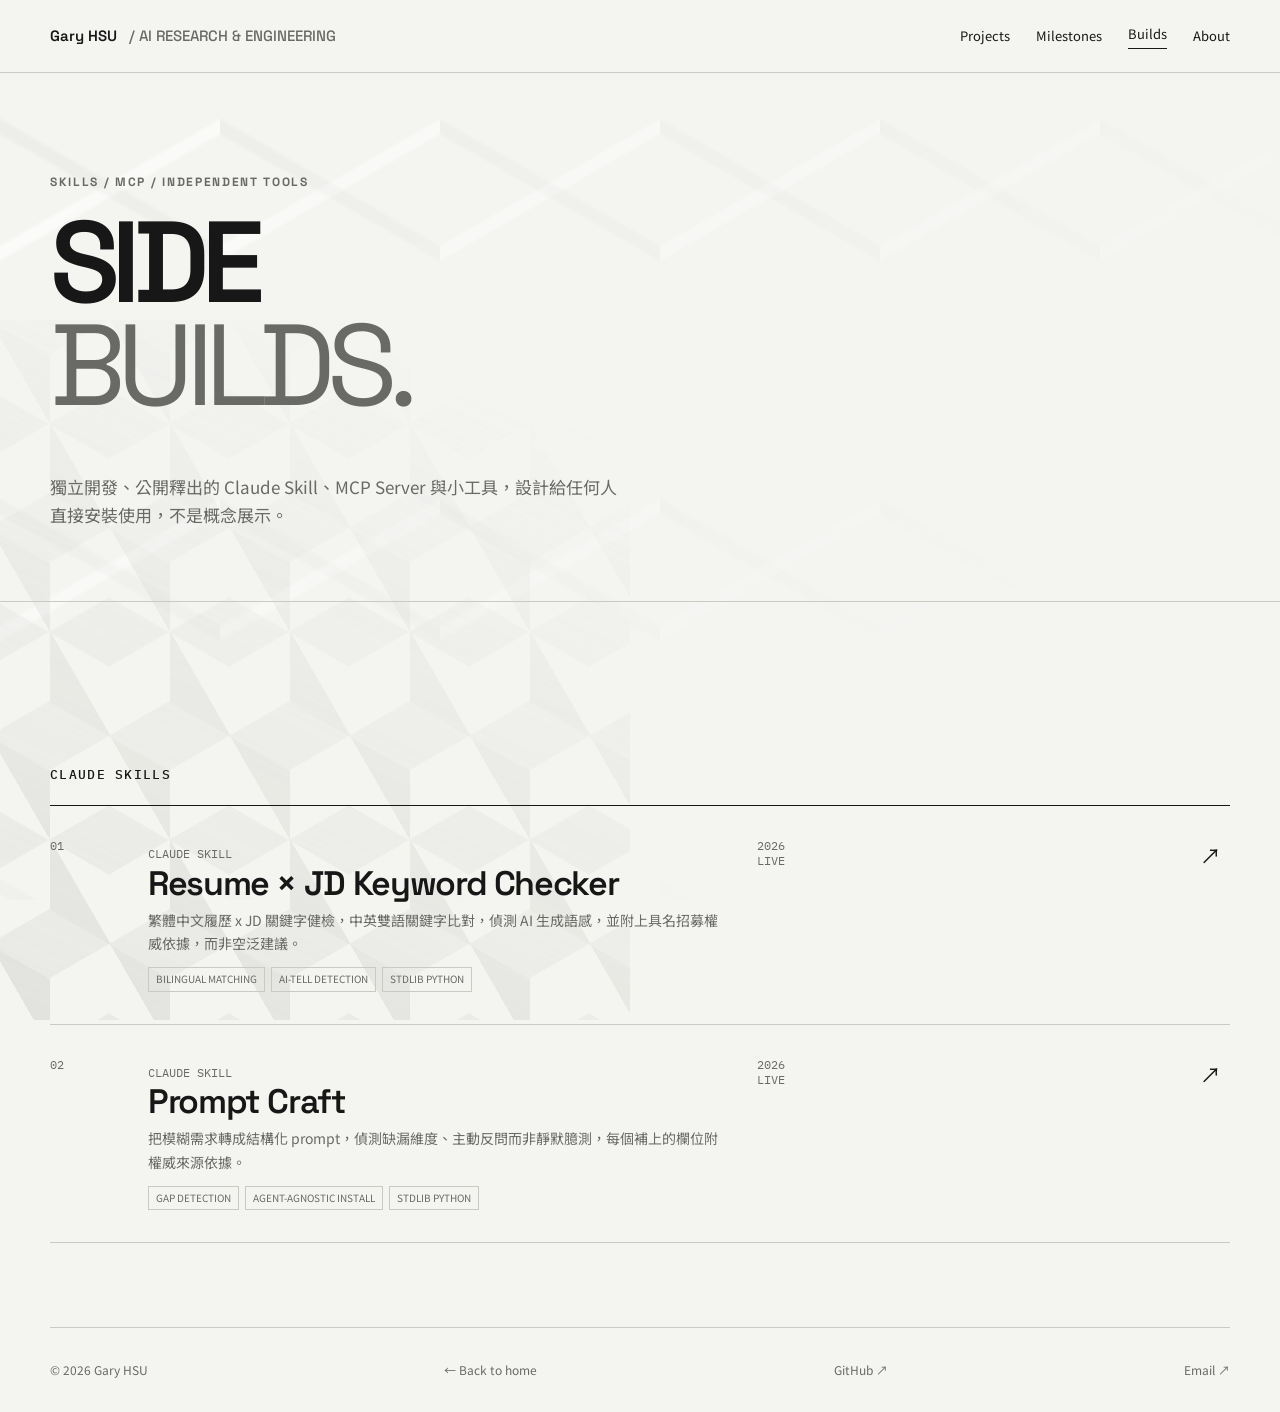
==== builds.html @ 1160bddd "Add prompt-craft to builds page" ====
<!doctype html>
<html lang="en">
<head>
  <meta charset="UTF-8"><meta name="viewport" content="width=device-width,initial-scale=1">
  <meta name="description" content="Independently released Claude Skills, MCP servers, and tools by Gary HSU">
  <title>Builds — Gary HSU</title>
  <link rel="preconnect" href="https://fonts.googleapis.com"><link rel="preconnect" href="https://fonts.gstatic.com" crossorigin>
  <link href="https://fonts.googleapis.com/css2?family=IBM+Plex+Mono:wght@400;500&amp;family=Noto+Sans+TC:wght@400;500;600&amp;family=Space+Grotesk:wght@400;500;600&amp;display=swap" rel="stylesheet">
  <link rel="stylesheet" href="inner.css"><link rel="stylesheet" href="typography.css"><link rel="stylesheet" href="content.css">
</head>
<body>
  <header><nav class="shell"><a class="brand" href="index.html">Gary HSU <span>/ AI RESEARCH &amp; ENGINEERING</span></a><div class="links"><a href="projects.html">Projects</a><a href="milestones.html">Milestones</a><a href="builds.html" aria-current="page">Builds</a><a class="optional" href="index.html#about">About</a></div></nav></header>
  <div class="page-head"><div class="shell"><p class="eyebrow">Skills / MCP / Independent tools</p><h1>SIDE<span> BUILDS.</span></h1><div class="intro"><p>獨立開發、公開釋出的 Claude Skill、MCP Server 與小工具，設計給任何人直接安裝使用，不是概念展示。</p><div></div></div></div></div>
  <main><section><div class="shell">
    <p class="section-label">CLAUDE SKILLS</p>
    <div class="list">
      <a class="row" href="https://github.com/gary2376/claude-skills/tree/master/resume-jd-checker" target="_blank" rel="noopener noreferrer">
        <span class="num">01</span>
        <div>
          <span class="type">CLAUDE SKILL</span>
          <h2>Resume × JD Keyword Checker</h2>
          <p>繁體中文履歷 x JD 關鍵字健檢，中英雙語關鍵字比對，偵測 AI 生成語感，並附上具名招募權威依據，而非空泛建議。</p>
          <div class="tags"><span class="tag">BILINGUAL MATCHING</span><span class="tag">AI-TELL DETECTION</span><span class="tag">STDLIB PYTHON</span></div>
        </div>
        <span class="meta">2026<br>LIVE</span>
        <span class="arrow">↗</span>
      </a>
      <a class="row" href="https://github.com/gary2376/claude-skills/tree/master/prompt-craft" target="_blank" rel="noopener noreferrer">
        <span class="num">02</span>
        <div>
          <span class="type">CLAUDE SKILL</span>
          <h2>Prompt Craft</h2>
          <p>把模糊需求轉成結構化 prompt，偵測缺漏維度、主動反問而非靜默臆測，每個補上的欄位附權威來源依據。</p>
          <div class="tags"><span class="tag">GAP DETECTION</span><span class="tag">AGENT-AGNOSTIC INSTALL</span><span class="tag">STDLIB PYTHON</span></div>
        </div>
        <span class="meta">2026<br>LIVE</span>
        <span class="arrow">↗</span>
      </a>
    </div>
  </div></section></main>
  <footer class="shell"><span>© 2026 Gary HSU</span><a href="index.html">← Back to home</a><a href="https://github.com/gary2376/claude-skills">GitHub ↗</a><a href="mailto:a8619537@gmail.com">Email ↗</a></footer>
</body></html>
---- inner.css ----
:root{--paper:#f4f4f1;--ink:#171717;--muted:#696966;--line:#cacac4;--panel:#e9e9e5;--white:#fafaf8;--max:1180px}*{box-sizing:border-box}html{scroll-behavior:smooth}body{margin:0;background:var(--paper);color:var(--ink);font-family:Inter,"Noto Sans TC","PingFang TC","Microsoft JhengHei",sans-serif;line-height:1.65}body:before{content:"";position:fixed;inset:0;z-index:-2;background:linear-gradient(30deg,transparent 48%,rgba(30,30,30,.035) 49%,rgba(30,30,30,.035) 51%,transparent 52%) 0 0/220px 380px,linear-gradient(150deg,transparent 48%,rgba(255,255,255,.7) 49%,rgba(255,255,255,.7) 51%,transparent 52%) 0 0/220px 380px;mask-image:linear-gradient(135deg,#000,transparent 78%)}body:after{content:"";position:fixed;z-index:-1;left:-70px;bottom:-120px;width:min(58vw,700px);aspect-ratio:1;opacity:.42;background:linear-gradient(30deg,#d8d8d4 12%,transparent 12.5%,transparent 87%,#d8d8d4 87.5%),linear-gradient(150deg,#d8d8d4 12%,transparent 12.5%,transparent 87%,#d8d8d4 87.5%),linear-gradient(30deg,#d8d8d4 12%,transparent 12.5%,transparent 87%,#d8d8d4 87.5%),linear-gradient(150deg,#d8d8d4 12%,transparent 12.5%,transparent 87%,#d8d8d4 87.5%),linear-gradient(60deg,#c8c8c4 25%,transparent 25.5%,transparent 75%,#c8c8c4 75%);background-position:0 0,0 0,60px 104px,60px 104px,0 0;background-size:120px 208px;mask-image:linear-gradient(25deg,#000,rgba(0,0,0,.4) 58%,transparent 88%)}a{color:inherit;text-decoration:none}.shell{width:min(calc(100% - 48px),var(--max));margin:auto}header{position:sticky;top:0;z-index:10;border-bottom:1px solid var(--line);background:rgba(244,244,241,.9);backdrop-filter:blur(14px)}nav{min-height:72px;display:flex;align-items:center;justify-content:space-between;gap:30px}.brand{font-size:15px;font-weight:800}.brand span{margin-left:8px;color:var(--muted);font-weight:500}.links{display:flex;align-items:center;gap:26px;font-size:13px}.links a[aria-current=page]{padding-bottom:4px;border-bottom:1px solid var(--ink)}.page-head{padding:100px 0 72px;border-bottom:1px solid var(--line)}.eyebrow{margin:0 0 18px;color:var(--muted);font-size:12px;font-weight:700;letter-spacing:.14em;text-transform:uppercase}h1{max-width:950px;margin:0;font-size:clamp(55px,9vw,120px);font-weight:600;letter-spacing:-.075em;line-height:.9}h1 span{display:block;color:var(--muted);font-weight:400}.intro{display:grid;grid-template-columns:1fr 1fr;gap:40px;margin-top:55px}.intro p{max-width:620px;margin:0;color:var(--muted);font-size:17px}.filters{display:flex;flex-wrap:wrap;gap:8px;align-self:end;justify-content:flex-end}.filter{padding:7px 12px;border:1px solid var(--line);background:transparent;color:var(--muted);font:inherit;font-size:12px;cursor:pointer}.filter.active{border-color:var(--ink);background:var(--ink);color:var(--white)}main section{padding:84px 0}.list{border-top:1px solid var(--ink)}.row{display:grid;grid-template-columns:70px 1.4fr 1fr 30px;gap:28px;align-items:start;padding:32px 0;border-bottom:1px solid var(--line);transition:padding .2s}.row:hover{padding-left:10px}.num,.meta{color:var(--muted);font:12px monospace}.row h2{margin:0 0 7px;font-size:clamp(22px,3vw,34px);letter-spacing:-.04em;line-height:1.1}.row p{margin:0;color:var(--muted);font-size:14px}.tags{display:flex;flex-wrap:wrap;gap:6px;margin-top:12px}.tag{padding:3px 7px;border:1px solid var(--line);font-size:10px;color:var(--muted)}.arrow{font-size:21px}.year{padding:70px 0 18px;border-bottom:1px solid var(--ink);font:600 clamp(34px,6vw,70px)/1 monospace;letter-spacing:-.06em}.milestone{display:grid;grid-template-columns:160px 1.1fr 1fr;gap:30px;padding:30px 0;border-bottom:1px solid var(--line)}.milestone time,.type{color:var(--muted);font:12px monospace}.milestone h2{margin:0 0 8px;font-size:24px;letter-spacing:-.03em}.milestone p{margin:0;color:var(--muted);font-size:14px}.badge{display:inline-block;margin-top:12px;padding:4px 8px;background:var(--ink);color:var(--white);font-size:10px;letter-spacing:.08em}footer{display:flex;justify-content:space-between;gap:20px;padding:32px 0;border-top:1px solid var(--line);color:var(--muted);font-size:12px}@media(max-width:760px){.shell{width:calc(100% - 32px)}nav{min-height:62px}.brand span,.links .optional{display:none}.page-head{padding:70px 0 50px}.intro{grid-template-columns:1fr}.filters{justify-content:flex-start}.row{grid-template-columns:42px 1fr 20px}.row .meta{grid-column:2}.milestone{grid-template-columns:80px 1fr}.milestone p{grid-column:2}footer{flex-direction:column}}
---- typography.css ----
body { font-family: "Noto Sans TC", "PingFang TC", "Microsoft JhengHei", sans-serif; }
.brand, h1, .eyebrow { font-family: "Space Grotesk", "Noto Sans TC", sans-serif; }
.brand, .row h2, .milestone h2 { font-weight: 600; }
.row h2, .milestone h2 { font-family: "Space Grotesk", "Noto Sans TC", sans-serif; }
.num, .meta, .year, .milestone time, .type { font-family: "IBM Plex Mono", monospace; }
---- content.css ----
.summary-grid { display:grid; grid-template-columns:repeat(3,1fr); gap:16px; margin-top:48px; }
.summary-card { padding:22px; border:1px solid var(--line); background:rgba(250,250,248,.45); }
.summary-card strong { display:block; font:500 30px/1 "Space Grotesk",sans-serif; }
.summary-card span { color:var(--muted); font-size:12px; }
.project-entry { display:grid; grid-template-columns:80px 1fr; gap:28px; padding:52px 0; border-bottom:1px solid var(--line); }
.project-entry:first-child { border-top:1px solid var(--ink); }
.project-content h2 { margin:0 0 10px; font:600 clamp(25px,3vw,38px)/1.15 "Space Grotesk","Noto Sans TC",sans-serif; letter-spacing:-.04em; }
.project-content .partner { margin:0 0 28px; color:var(--muted); font-size:12px; letter-spacing:.06em; text-transform:uppercase; }
.project-layout { display:grid; grid-template-columns:minmax(0,1.15fr) minmax(280px,.85fr); gap:42px; align-items:start; }
.project-copy p { margin:0; color:var(--muted); font-size:15px; }
.project-figure { display:grid; place-items:center; min-height:240px; margin:0; padding:24px; border:1px solid var(--line); background:#f8f8f6; }
.project-figure img { display:block; width:100%; max-height:300px; object-fit:contain; filter:saturate(.76) contrast(.97); }
.project-link { display:inline-flex; margin-top:18px; padding-bottom:3px; border-bottom:1px solid var(--ink); color:var(--ink); font:500 12px "IBM Plex Mono",monospace; letter-spacing:.04em; }
.project-aside { margin-top:24px; padding-top:20px; border-top:1px solid var(--line); }
.project-aside dl { margin:0; }
.project-aside dt { margin-top:16px; color:var(--muted); font:10px "IBM Plex Mono",monospace; letter-spacing:.1em; }
.project-aside dt:first-child { margin-top:0; }
.project-aside dd { margin:4px 0 0; font-size:13px; }
.section-label { margin:80px 0 22px; font:500 13px "IBM Plex Mono",monospace; letter-spacing:.1em; }
.credential { display:grid; grid-template-columns:150px 1fr auto; gap:28px; align-items:center; padding:28px 0; border-bottom:1px solid var(--line); }
.credential:first-of-type { border-top:1px solid var(--ink); }
.credential h2 { margin:0; font-size:21px; }
.credential p { margin:4px 0 0; color:var(--muted); font-size:13px; }
.credential .mark { padding:5px 9px; border:1px solid var(--ink); font:10px "IBM Plex Mono",monospace; }
.thumb-row { display:flex; flex-wrap:wrap; justify-content:center; gap:12px; margin-top:18px; }
.milestone-thumb { display:block; width:min(380px,100%); aspect-ratio:4/3; overflow:hidden; border:1px solid var(--line); background:#e9e9e5; }
.milestone-thumb img { display:block; width:100%; height:100%; object-fit:cover; filter:saturate(.78) contrast(.98); transition:transform .25s ease,filter .25s ease; }
.milestone-thumb:hover img { transform:scale(1.035); filter:saturate(1) contrast(1); }
@media(max-width:760px){.summary-grid{grid-template-columns:1fr}.project-entry{grid-template-columns:1fr}.project-layout{grid-template-columns:1fr;gap:26px}.project-aside{padding-top:18px}.credential{grid-template-columns:1fr}.credential .mark{justify-self:start}}
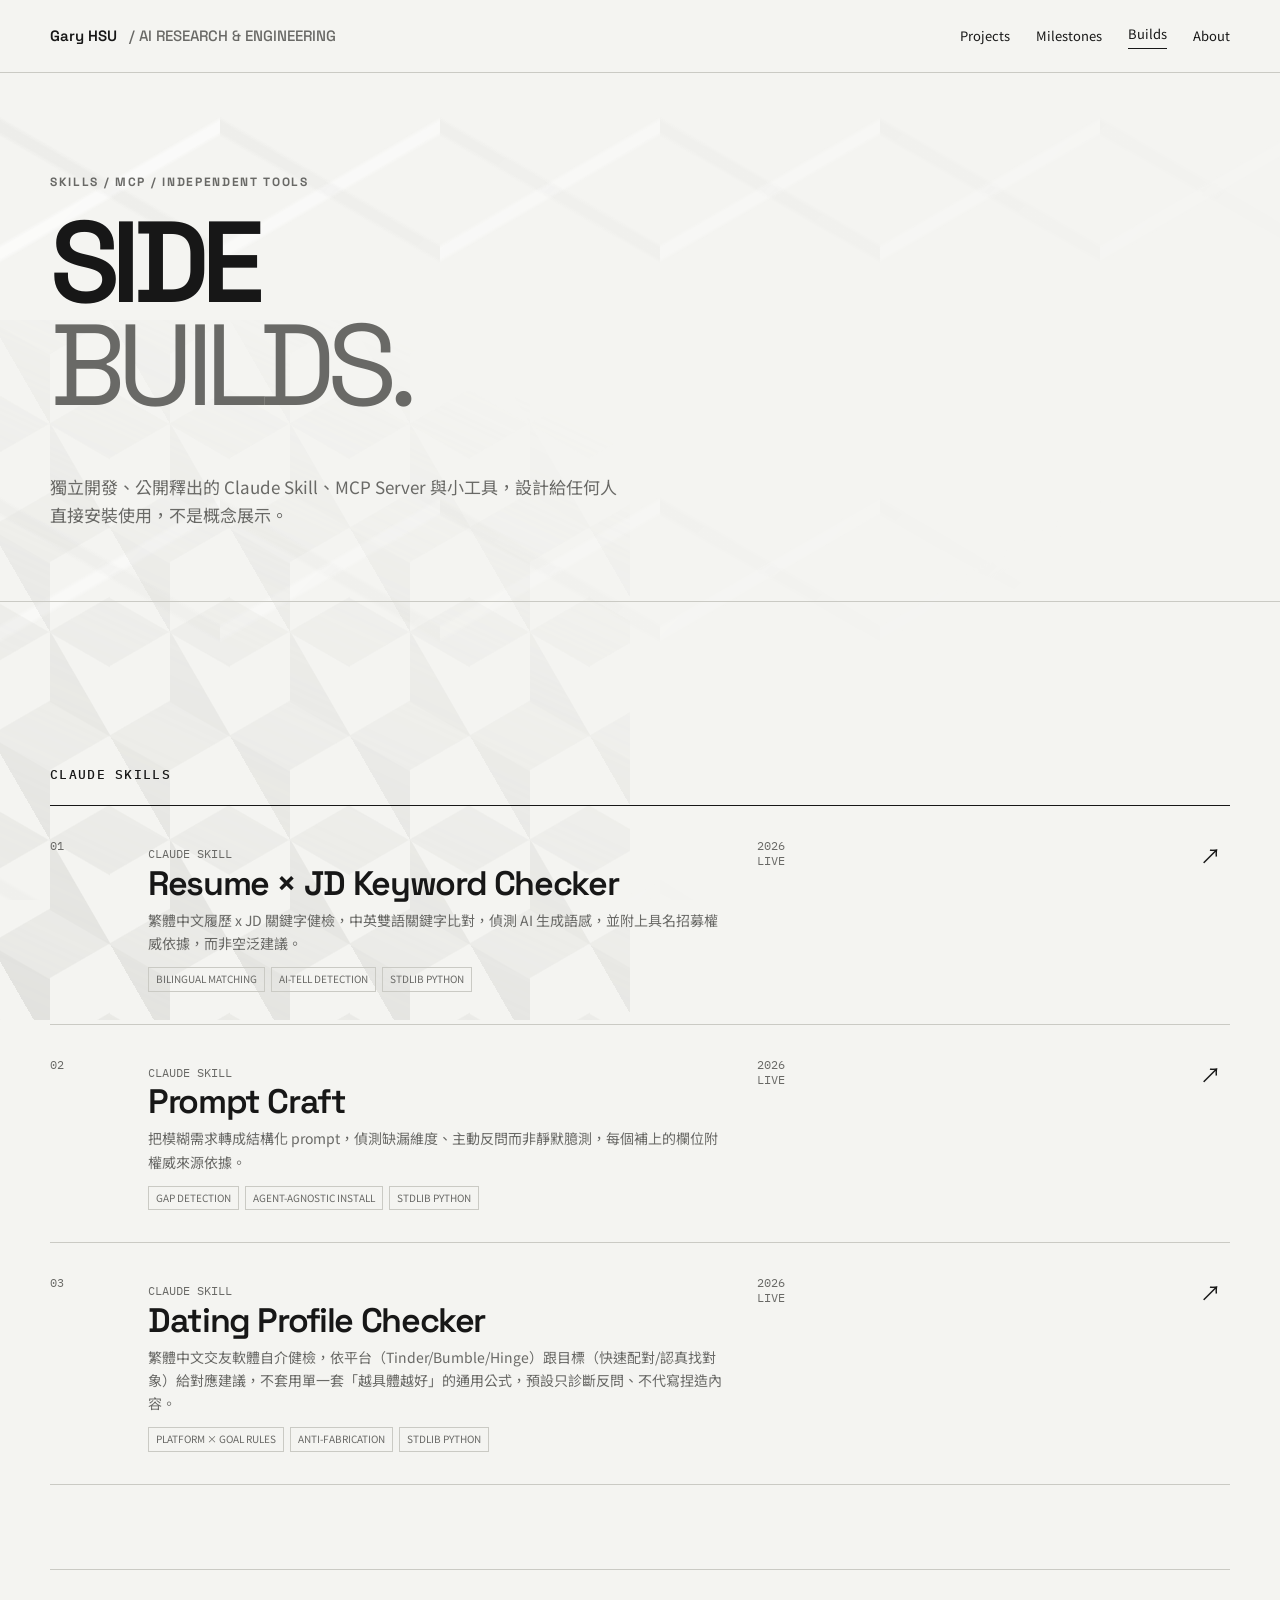
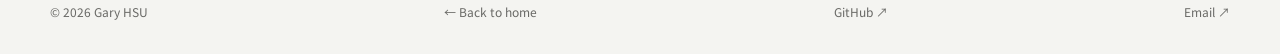
==== commit 4faac957: "Add dating-profile-checker to builds page" ====
--- a/builds.html
+++ b/builds.html
@@ -36,6 +36,17 @@
         <span class="meta">2026<br>LIVE</span>
         <span class="arrow">↗</span>
       </a>
+      <a class="row" href="https://github.com/gary2376/claude-skills/tree/master/dating-profile-checker" target="_blank" rel="noopener noreferrer">
+        <span class="num">03</span>
+        <div>
+          <span class="type">CLAUDE SKILL</span>
+          <h2>Dating Profile Checker</h2>
+          <p>繁體中文交友軟體自介健檢，依平台（Tinder/Bumble/Hinge）跟目標（快速配對/認真找對象）給對應建議，不套用單一套「越具體越好」的通用公式，預設只診斷反問、不代寫捏造內容。</p>
+          <div class="tags"><span class="tag">PLATFORM × GOAL RULES</span><span class="tag">ANTI-FABRICATION</span><span class="tag">STDLIB PYTHON</span></div>
+        </div>
+        <span class="meta">2026<br>LIVE</span>
+        <span class="arrow">↗</span>
+      </a>
     </div>
   </div></section></main>
   <footer class="shell"><span>© 2026 Gary HSU</span><a href="index.html">← Back to home</a><a href="https://github.com/gary2376/claude-skills">GitHub ↗</a><a href="mailto:a8619537@gmail.com">Email ↗</a></footer>
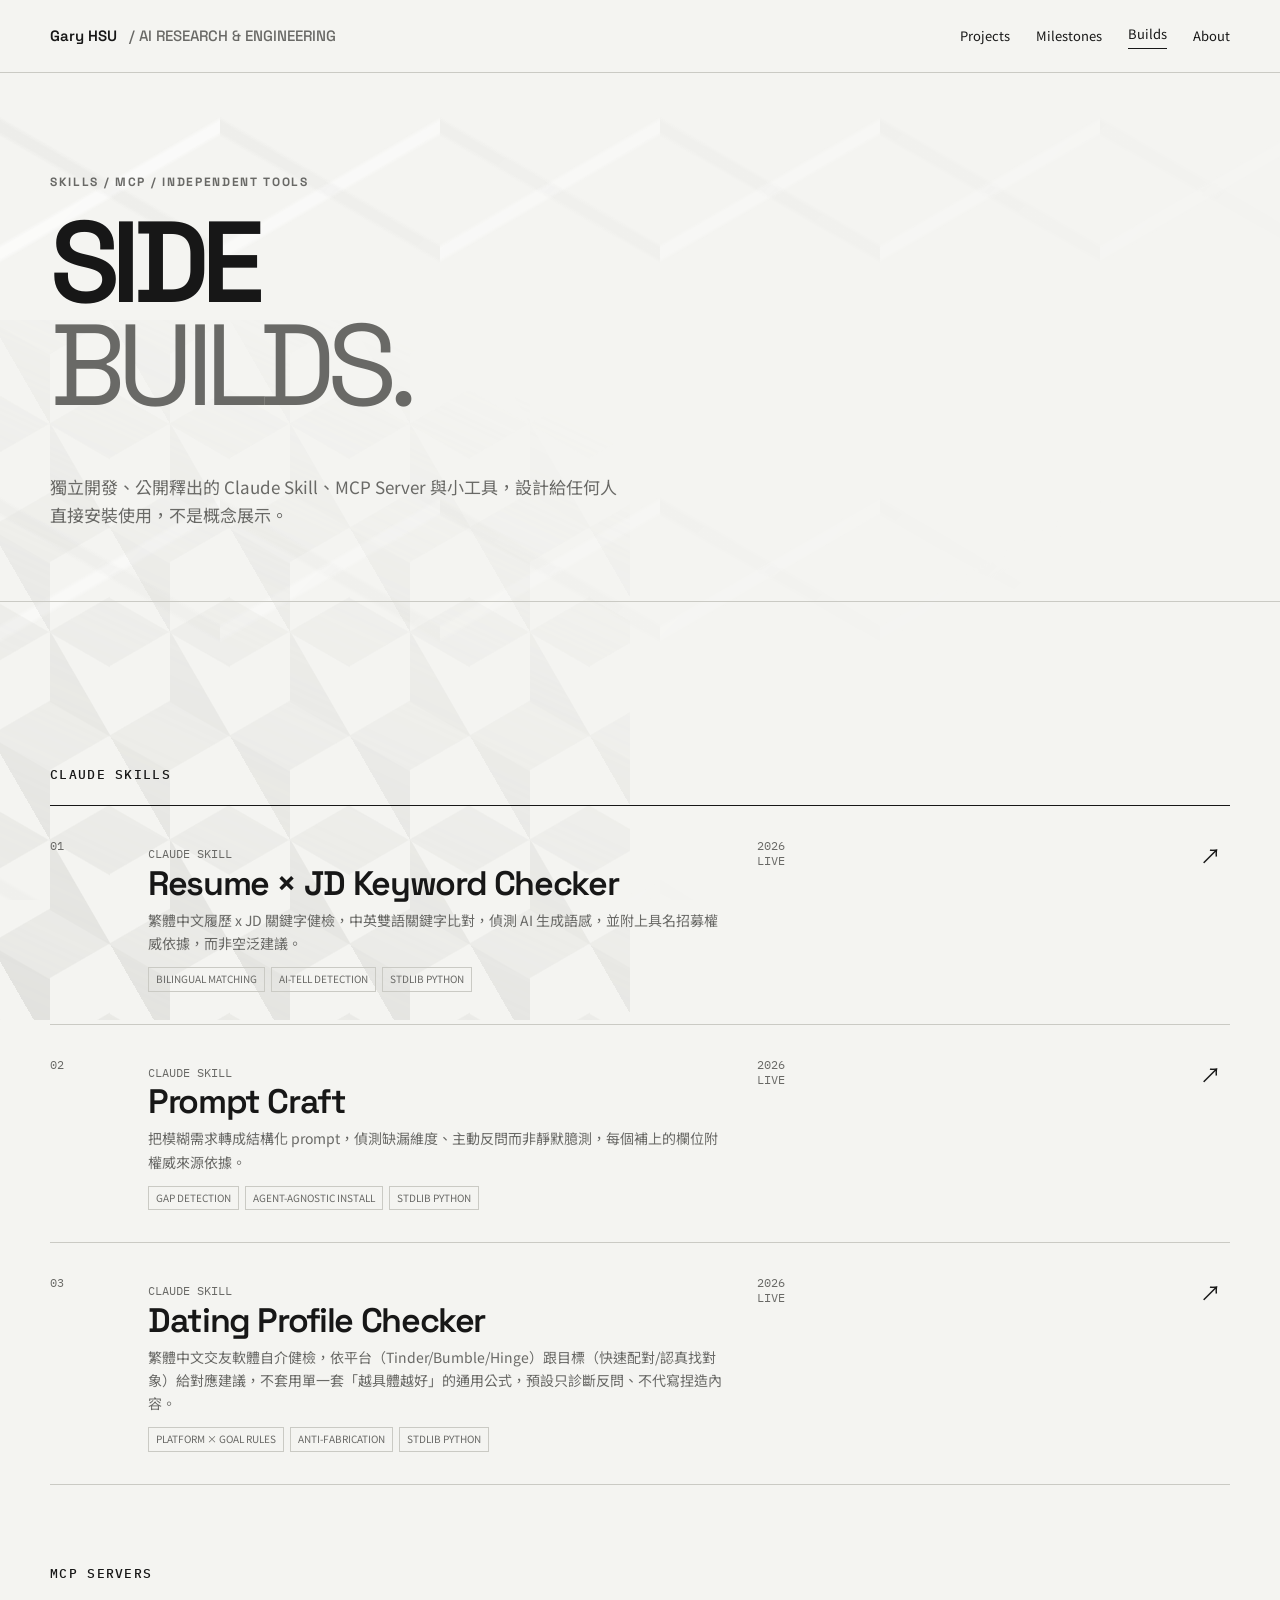
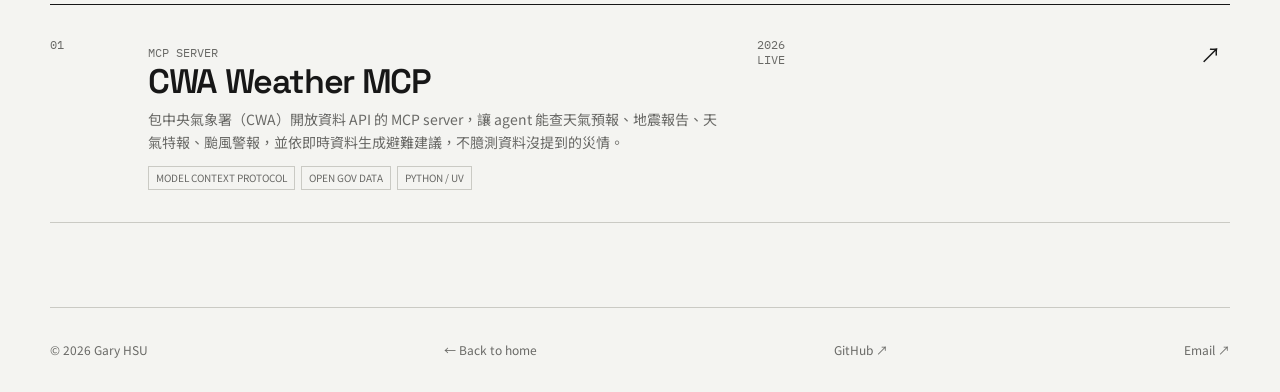
==== commit e2ac0a61: "Add cwa-mcp-server to builds page" ====
--- a/builds.html
+++ b/builds.html
@@ -48,6 +48,20 @@
         <span class="arrow">↗</span>
       </a>
     </div>
+    <p class="section-label">MCP SERVERS</p>
+    <div class="list">
+      <a class="row" href="https://github.com/gary2376/cwa-mcp-server" target="_blank" rel="noopener noreferrer">
+        <span class="num">01</span>
+        <div>
+          <span class="type">MCP SERVER</span>
+          <h2>CWA Weather MCP</h2>
+          <p>包中央氣象署（CWA）開放資料 API 的 MCP server，讓 agent 能查天氣預報、地震報告、天氣特報、颱風警報，並依即時資料生成避難建議，不臆測資料沒提到的災情。</p>
+          <div class="tags"><span class="tag">MODEL CONTEXT PROTOCOL</span><span class="tag">OPEN GOV DATA</span><span class="tag">PYTHON / UV</span></div>
+        </div>
+        <span class="meta">2026<br>LIVE</span>
+        <span class="arrow">↗</span>
+      </a>
+    </div>
   </div></section></main>
   <footer class="shell"><span>© 2026 Gary HSU</span><a href="index.html">← Back to home</a><a href="https://github.com/gary2376/claude-skills">GitHub ↗</a><a href="mailto:a8619537@gmail.com">Email ↗</a></footer>
 </body></html>
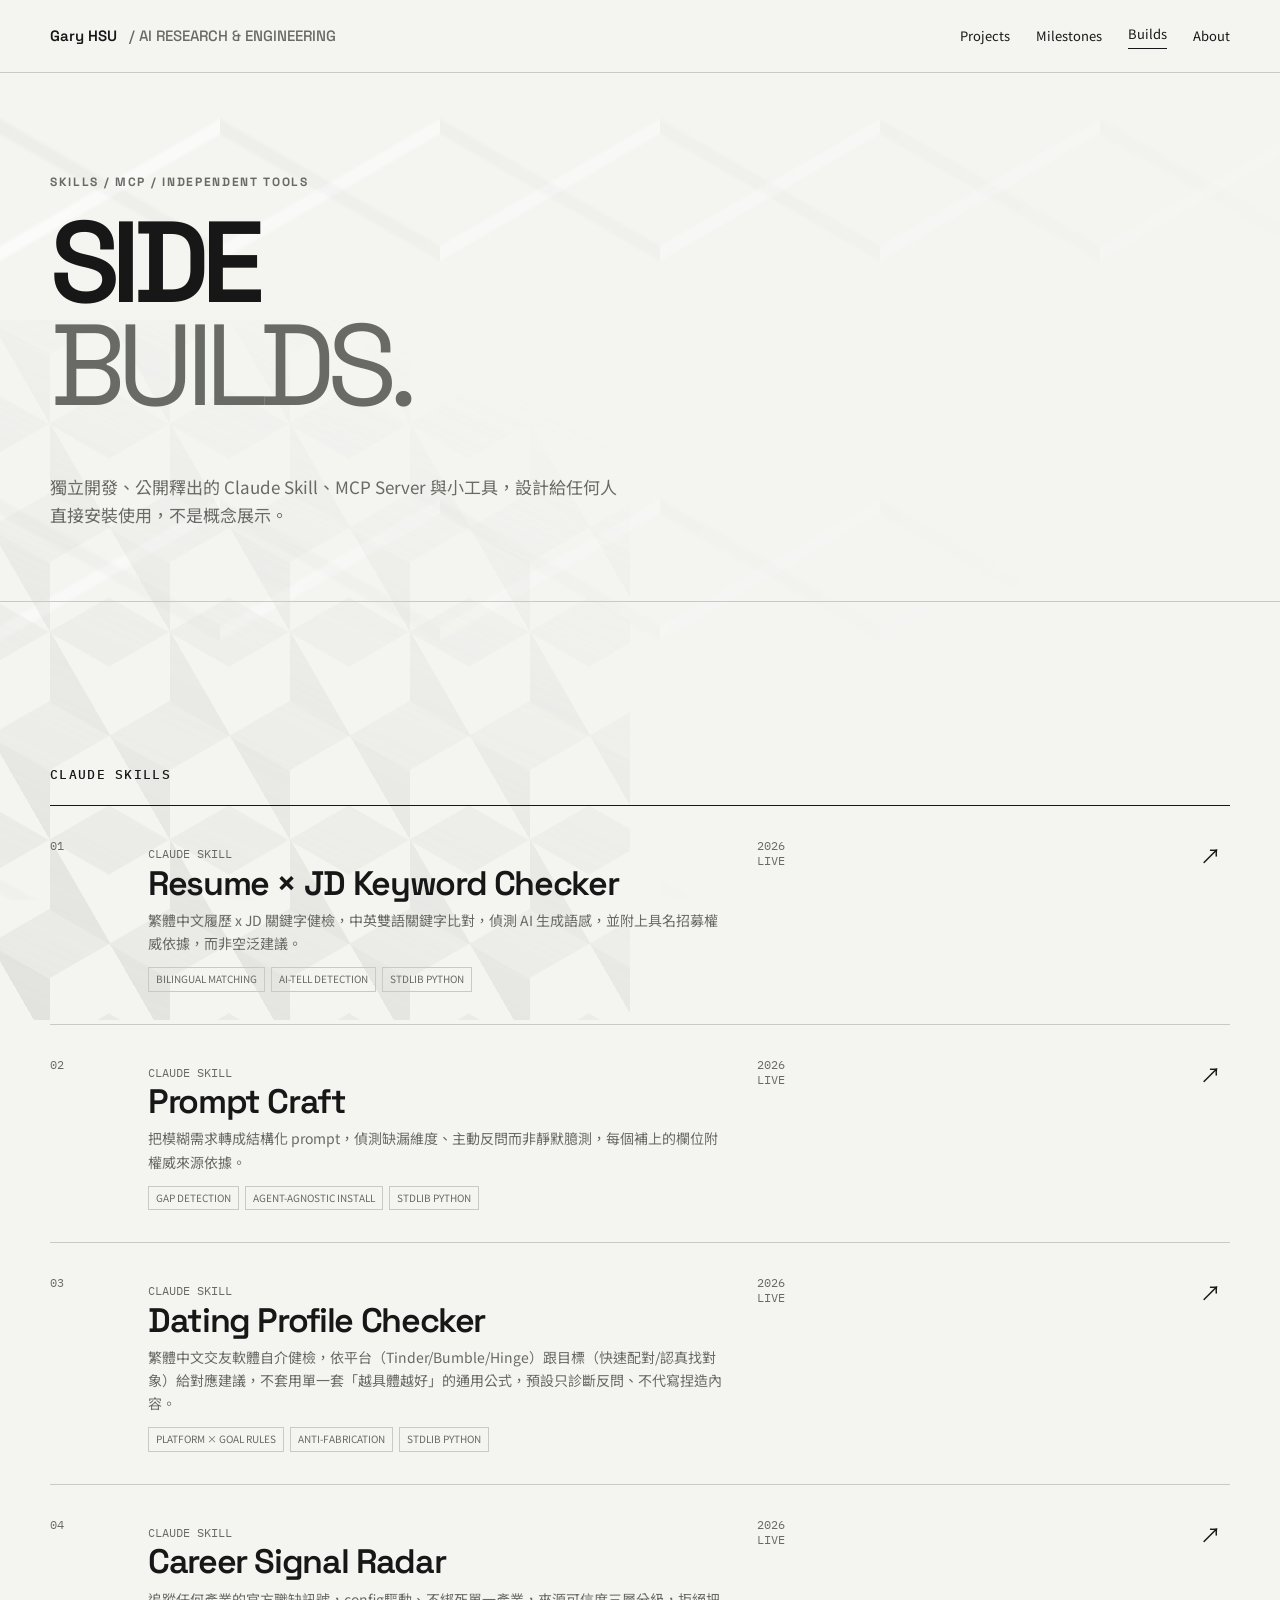
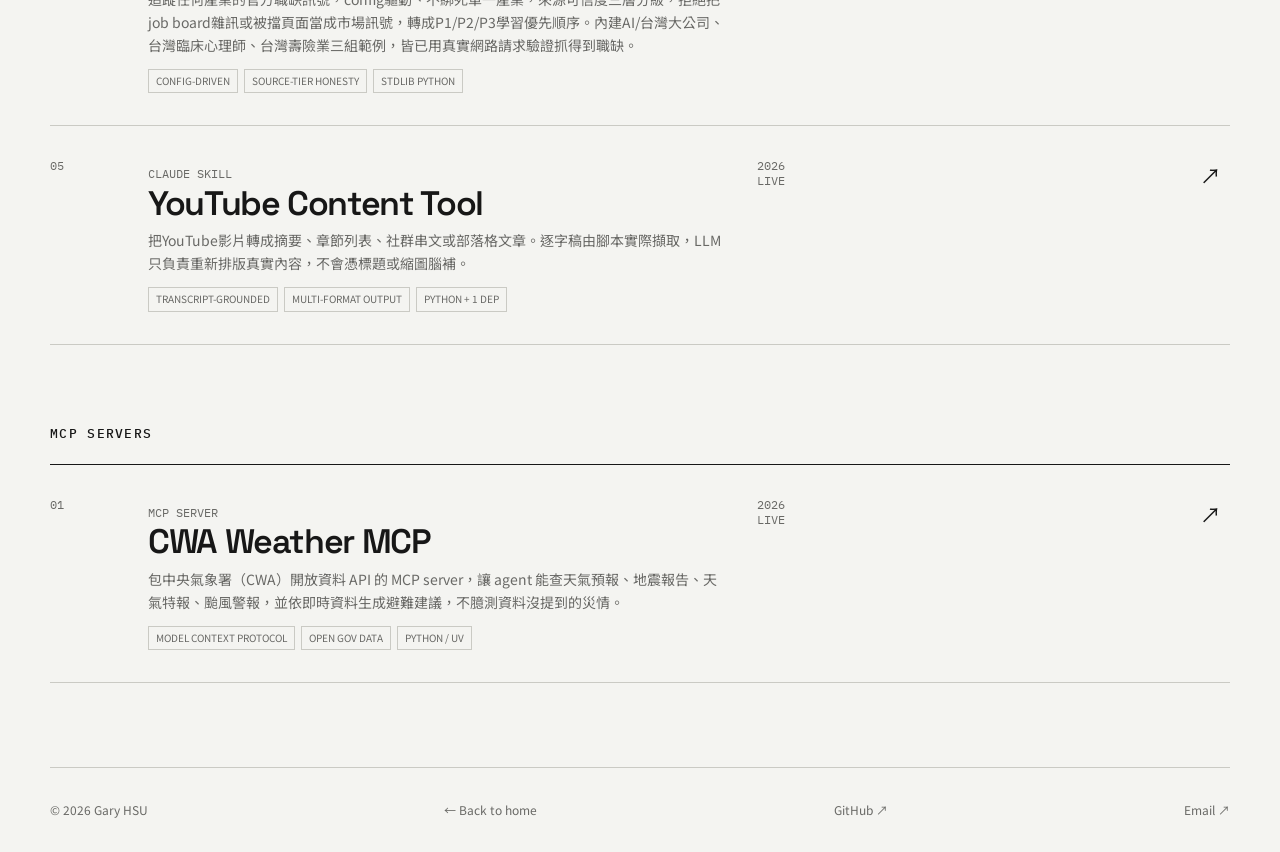
==== commit 85c7519d: "Add bigtech-career-radar and youtube-content to builds page" ====
--- a/builds.html
+++ b/builds.html
@@ -47,6 +47,28 @@
         <span class="meta">2026<br>LIVE</span>
         <span class="arrow">↗</span>
       </a>
+      <a class="row" href="https://github.com/gary2376/claude-skills/tree/master/bigtech-career-radar" target="_blank" rel="noopener noreferrer">
+        <span class="num">04</span>
+        <div>
+          <span class="type">CLAUDE SKILL</span>
+          <h2>Career Signal Radar</h2>
+          <p>追蹤任何產業的官方職缺訊號，config驅動、不綁死單一產業，來源可信度三層分級，拒絕把job board雜訊或被擋頁面當成市場訊號，轉成P1/P2/P3學習優先順序。內建AI/台灣大公司、台灣臨床心理師、台灣壽險業三組範例，皆已用真實網路請求驗證抓得到職缺。</p>
+          <div class="tags"><span class="tag">CONFIG-DRIVEN</span><span class="tag">SOURCE-TIER HONESTY</span><span class="tag">STDLIB PYTHON</span></div>
+        </div>
+        <span class="meta">2026<br>LIVE</span>
+        <span class="arrow">↗</span>
+      </a>
+      <a class="row" href="https://github.com/gary2376/claude-skills/tree/master/youtube-content" target="_blank" rel="noopener noreferrer">
+        <span class="num">05</span>
+        <div>
+          <span class="type">CLAUDE SKILL</span>
+          <h2>YouTube Content Tool</h2>
+          <p>把YouTube影片轉成摘要、章節列表、社群串文或部落格文章。逐字稿由腳本實際擷取，LLM只負責重新排版真實內容，不會憑標題或縮圖腦補。</p>
+          <div class="tags"><span class="tag">TRANSCRIPT-GROUNDED</span><span class="tag">MULTI-FORMAT OUTPUT</span><span class="tag">PYTHON + 1 DEP</span></div>
+        </div>
+        <span class="meta">2026<br>LIVE</span>
+        <span class="arrow">↗</span>
+      </a>
     </div>
     <p class="section-label">MCP SERVERS</p>
     <div class="list">
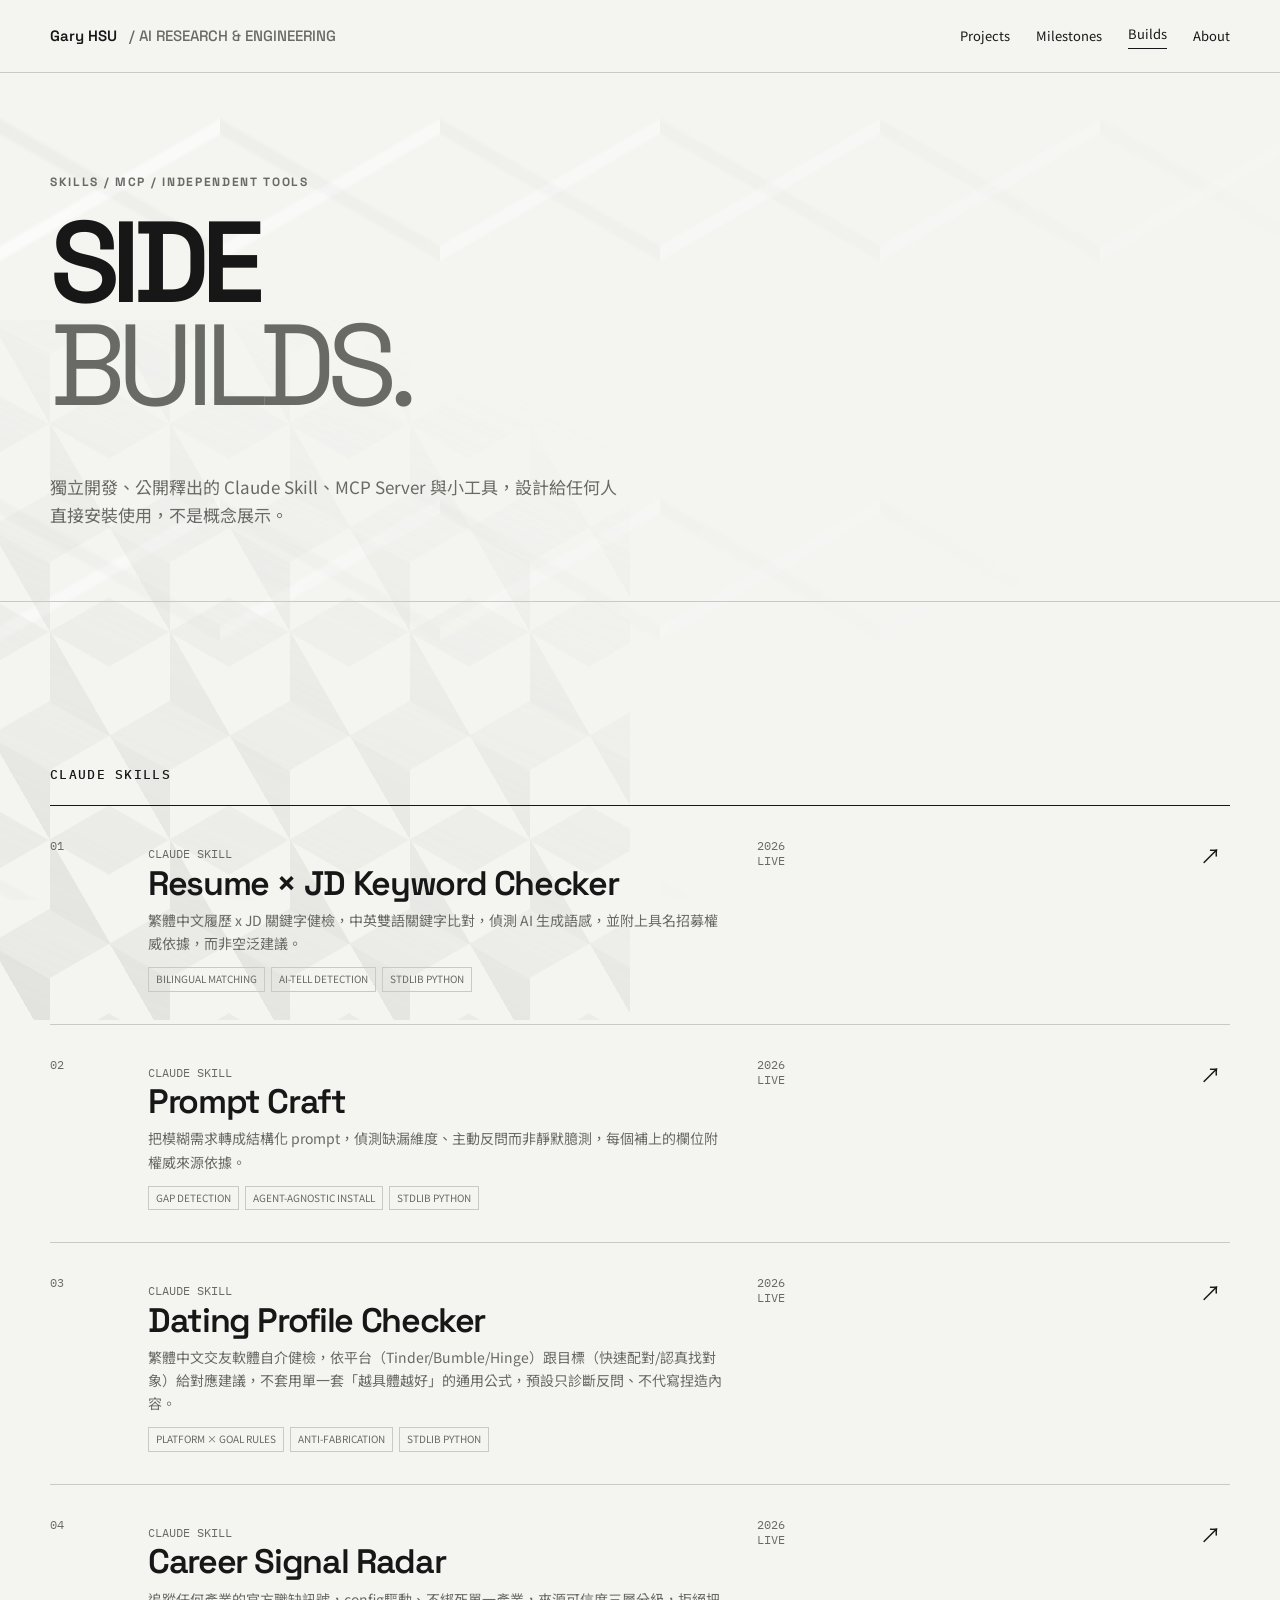
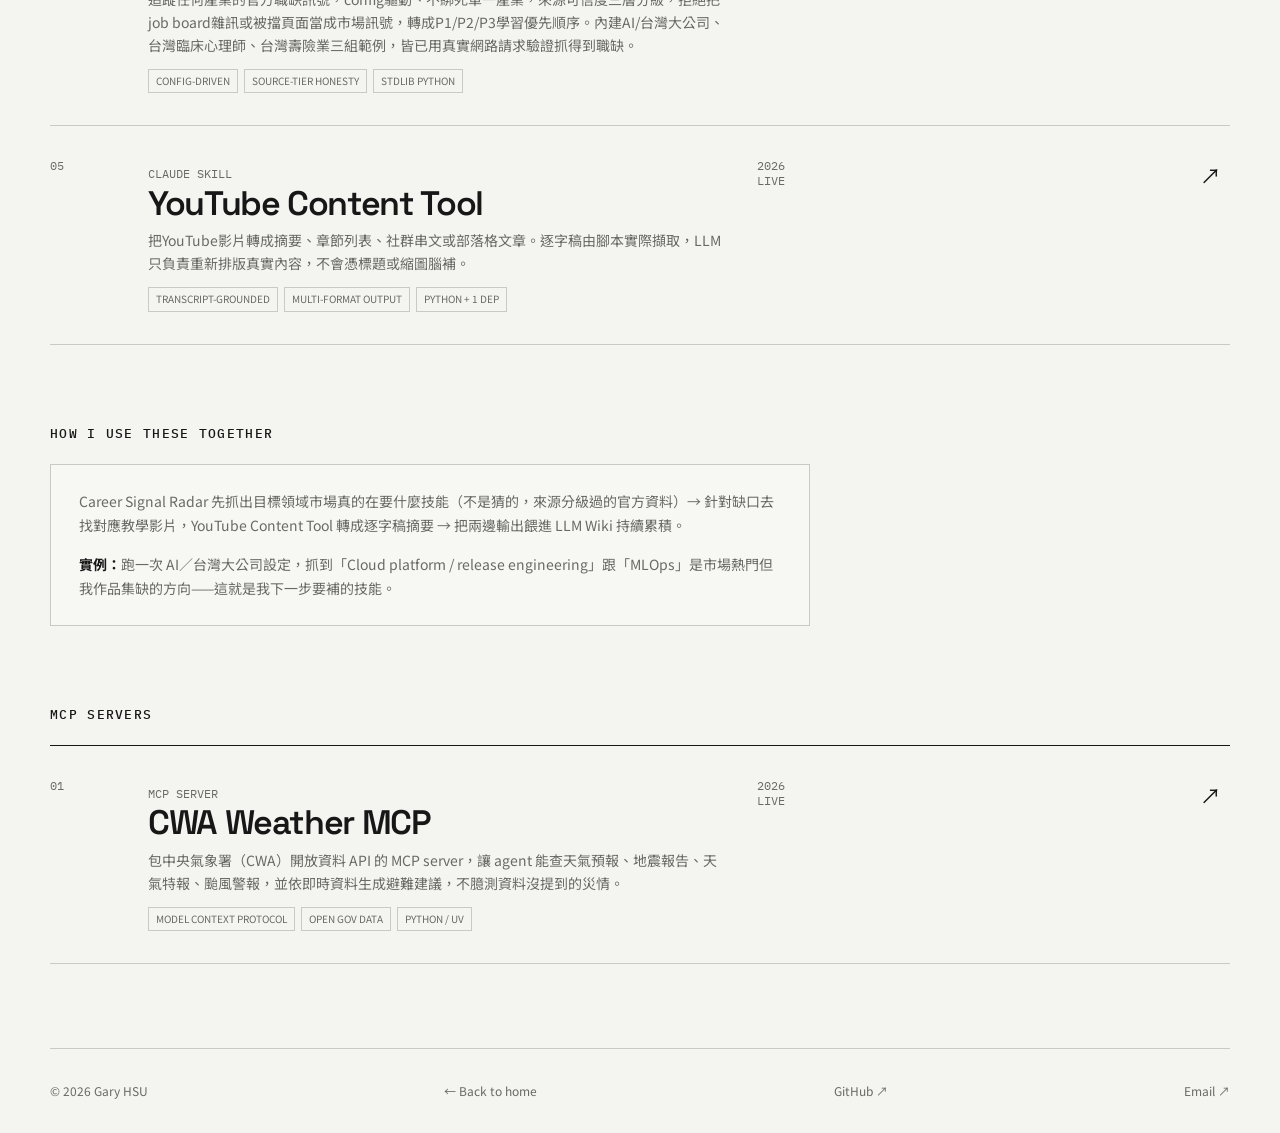
==== commit b030ee25: "Add AI Agent Tooling to skills, add real dogfooded case study to Builds page" ====
--- a/builds.html
+++ b/builds.html
@@ -70,6 +70,11 @@
         <span class="arrow">↗</span>
       </a>
     </div>
+    <p class="section-label">HOW I USE THESE TOGETHER</p>
+    <div class="combo-note">
+      <p>Career Signal Radar 先抓出目標領域市場真的在要什麼技能（不是猜的，來源分級過的官方資料）→ 針對缺口去找對應教學影片，YouTube Content Tool 轉成逐字稿摘要 → 把兩邊輸出餵進 LLM Wiki 持續累積。</p>
+      <p class="combo-example"><strong>實例：</strong>跑一次 AI／台灣大公司設定，抓到「Cloud platform / release engineering」跟「MLOps」是市場熱門但我作品集缺的方向——這就是我下一步要補的技能。</p>
+    </div>
     <p class="section-label">MCP SERVERS</p>
     <div class="list">
       <a class="row" href="https://github.com/gary2376/cwa-mcp-server" target="_blank" rel="noopener noreferrer">
--- a/content.css
+++ b/content.css
@@ -7,6 +7,7 @@
 .project-content h2 { margin:0 0 10px; font:600 clamp(25px,3vw,38px)/1.15 "Space Grotesk","Noto Sans TC",sans-serif; letter-spacing:-.04em; }
 .project-content .partner { margin:0 0 28px; color:var(--muted); font-size:12px; letter-spacing:.06em; text-transform:uppercase; }
 .project-layout { display:grid; grid-template-columns:minmax(0,1.15fr) minmax(280px,.85fr); gap:42px; align-items:start; }
+.project-layout.no-figure { grid-template-columns:1fr; max-width:760px; }
 .project-copy p { margin:0; color:var(--muted); font-size:15px; }
 .project-figure { display:grid; place-items:center; min-height:240px; margin:0; padding:24px; border:1px solid var(--line); background:#f8f8f6; }
 .project-figure img { display:block; width:100%; max-height:300px; object-fit:contain; filter:saturate(.76) contrast(.97); }
@@ -17,6 +18,10 @@
 .project-aside dt:first-child { margin-top:0; }
 .project-aside dd { margin:4px 0 0; font-size:13px; }
 .section-label { margin:80px 0 22px; font:500 13px "IBM Plex Mono",monospace; letter-spacing:.1em; }
+.combo-note { max-width:760px; padding:24px 28px; border:1px solid var(--line); background:rgba(250,250,248,.45); }
+.combo-note p { margin:0 0 14px; color:var(--muted); font-size:14px; line-height:1.75; }
+.combo-note p:last-child { margin-bottom:0; }
+.combo-note strong { color:var(--ink); }
 .credential { display:grid; grid-template-columns:150px 1fr auto; gap:28px; align-items:center; padding:28px 0; border-bottom:1px solid var(--line); }
 .credential:first-of-type { border-top:1px solid var(--ink); }
 .credential h2 { margin:0; font-size:21px; }
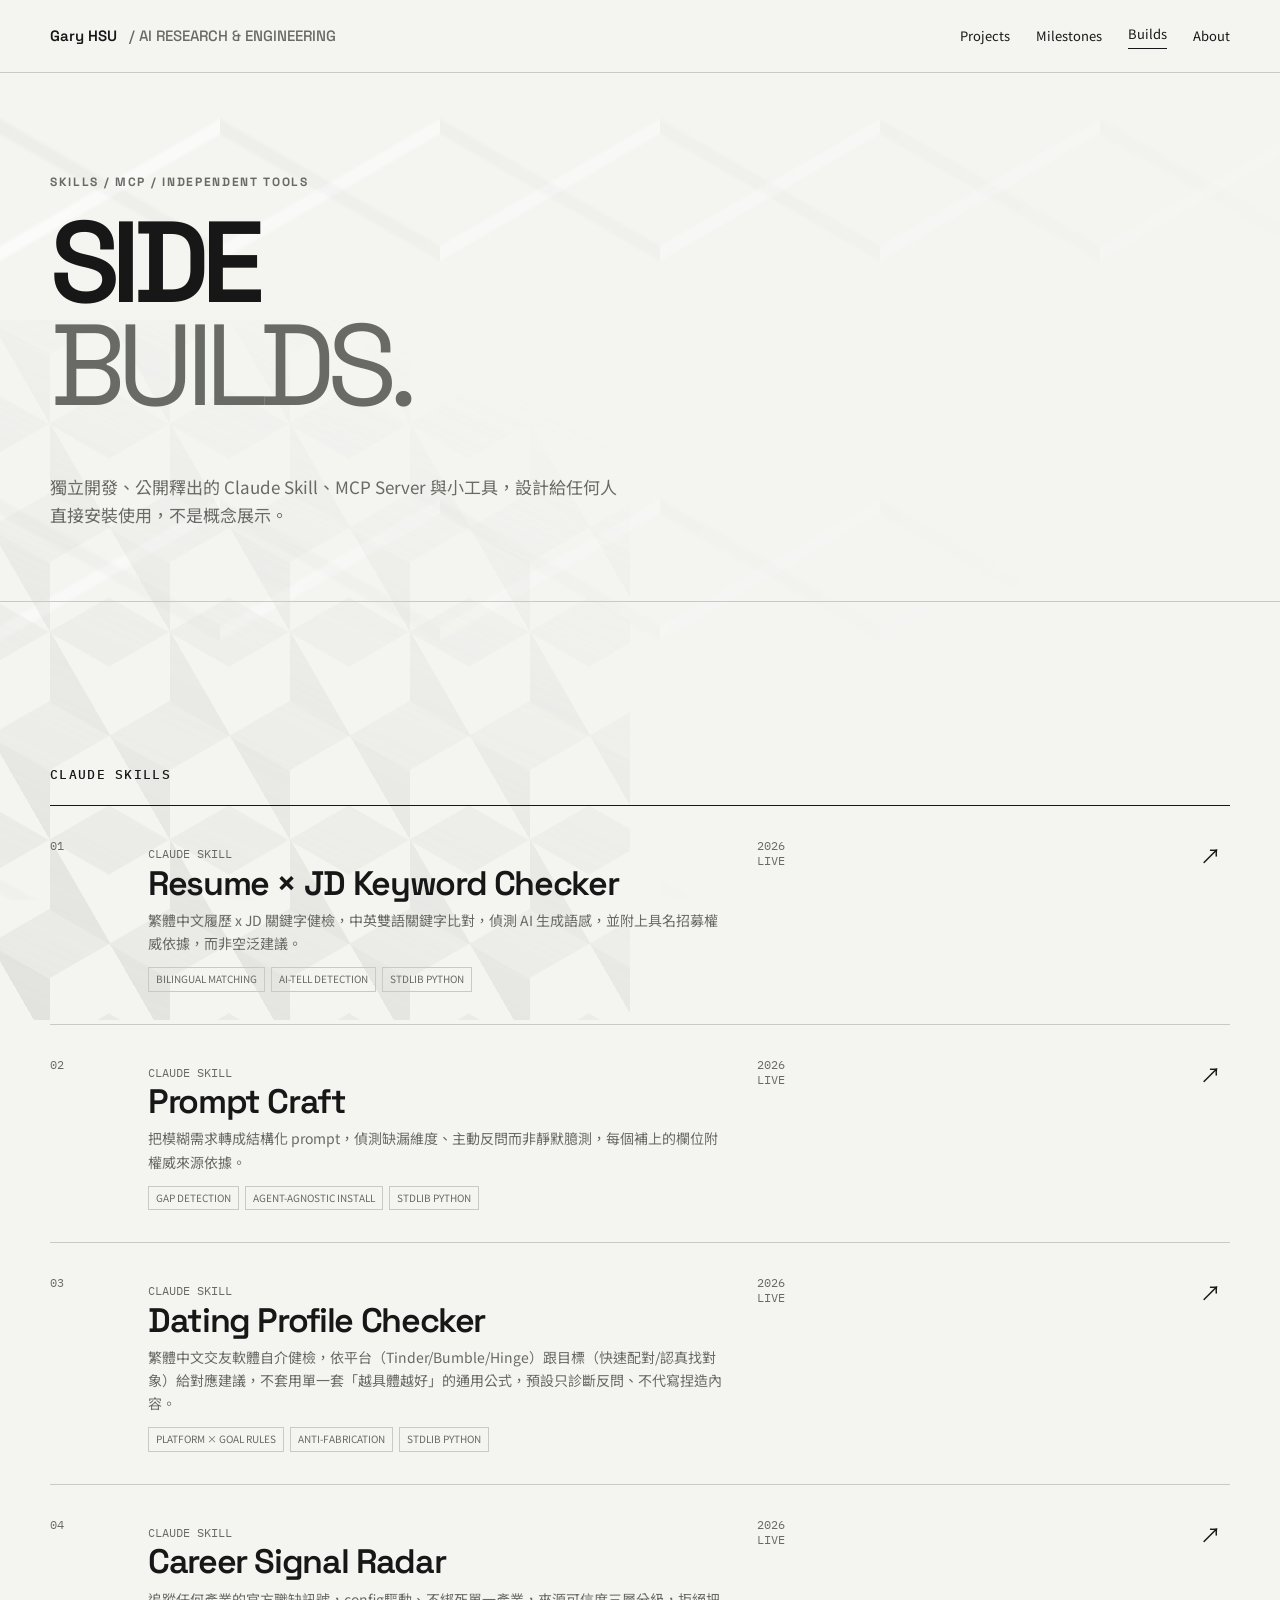
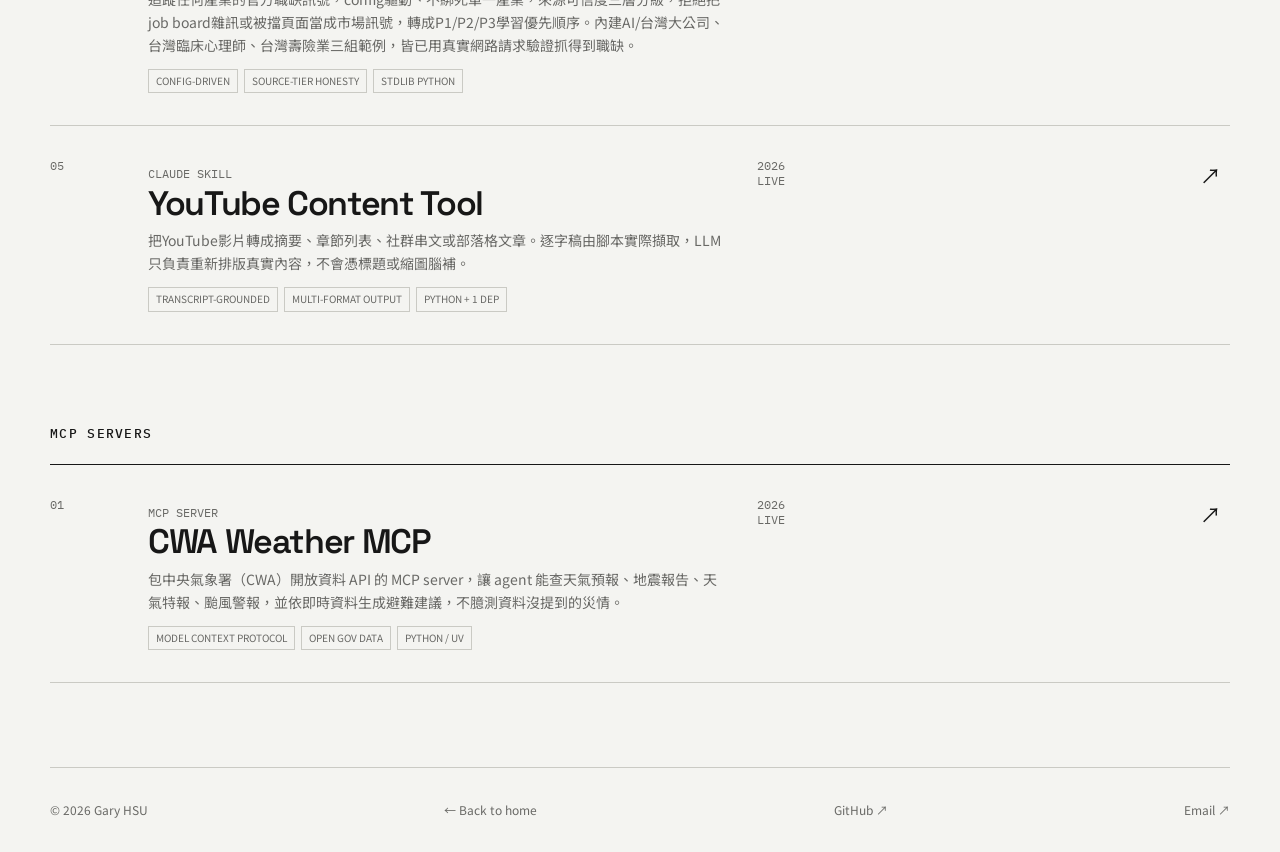
==== commit b16b9ec0: "Move combo-workflow story out of shared Builds page into the skill's own README" ====
--- a/builds.html
+++ b/builds.html
@@ -70,11 +70,6 @@
         <span class="arrow">↗</span>
       </a>
     </div>
-    <p class="section-label">HOW I USE THESE TOGETHER</p>
-    <div class="combo-note">
-      <p>Career Signal Radar 先抓出目標領域市場真的在要什麼技能（不是猜的，來源分級過的官方資料）→ 針對缺口去找對應教學影片，YouTube Content Tool 轉成逐字稿摘要 → 把兩邊輸出餵進 LLM Wiki 持續累積。</p>
-      <p class="combo-example"><strong>實例：</strong>跑一次 AI／台灣大公司設定，抓到「Cloud platform / release engineering」跟「MLOps」是市場熱門但我作品集缺的方向——這就是我下一步要補的技能。</p>
-    </div>
     <p class="section-label">MCP SERVERS</p>
     <div class="list">
       <a class="row" href="https://github.com/gary2376/cwa-mcp-server" target="_blank" rel="noopener noreferrer">
--- a/content.css
+++ b/content.css
@@ -18,10 +18,6 @@
 .project-aside dt:first-child { margin-top:0; }
 .project-aside dd { margin:4px 0 0; font-size:13px; }
 .section-label { margin:80px 0 22px; font:500 13px "IBM Plex Mono",monospace; letter-spacing:.1em; }
-.combo-note { max-width:760px; padding:24px 28px; border:1px solid var(--line); background:rgba(250,250,248,.45); }
-.combo-note p { margin:0 0 14px; color:var(--muted); font-size:14px; line-height:1.75; }
-.combo-note p:last-child { margin-bottom:0; }
-.combo-note strong { color:var(--ink); }
 .credential { display:grid; grid-template-columns:150px 1fr auto; gap:28px; align-items:center; padding:28px 0; border-bottom:1px solid var(--line); }
 .credential:first-of-type { border-top:1px solid var(--ink); }
 .credential h2 { margin:0; font-size:21px; }
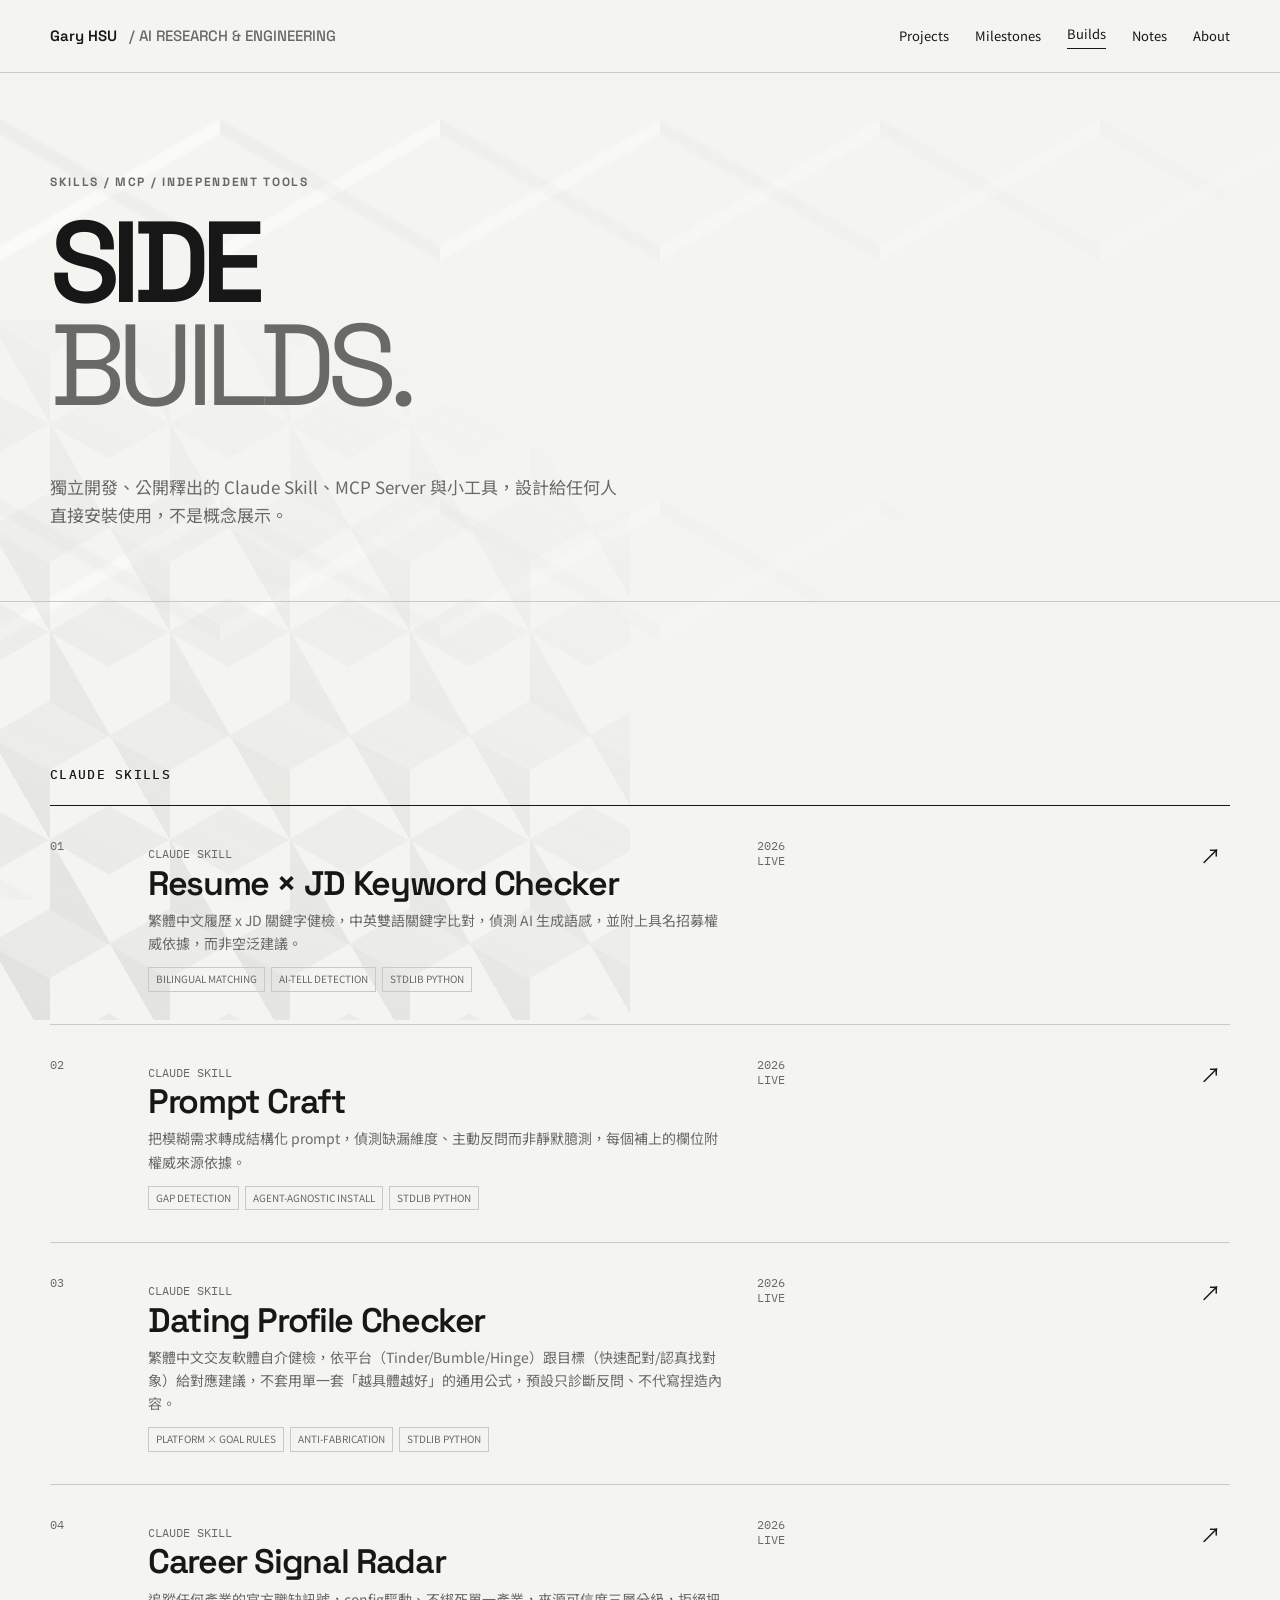
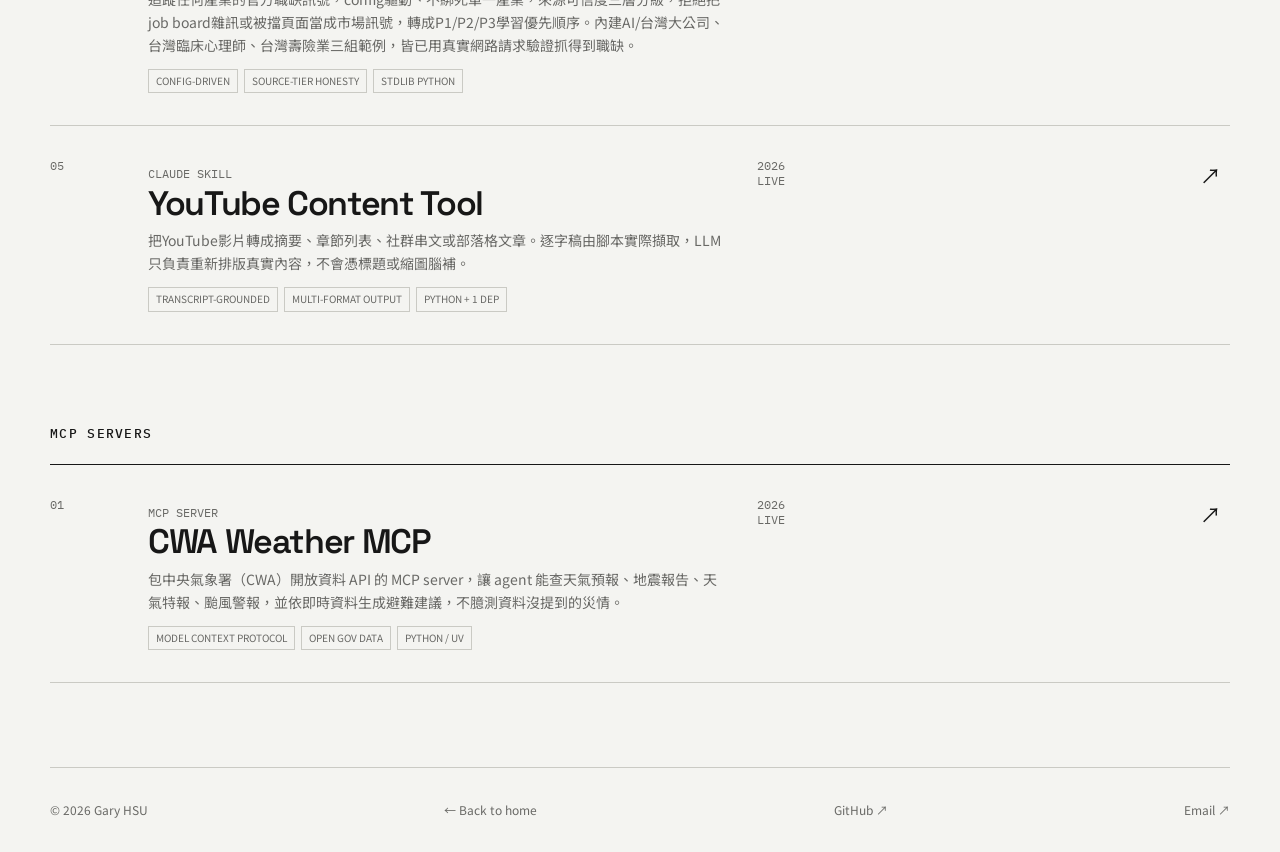
==== commit 3ffaab50: "Add Notes page listing public HackMD study notes New notes.html lists 38 verified public HackMD note" ====
--- a/builds.html
+++ b/builds.html
@@ -9,7 +9,7 @@
   <link rel="stylesheet" href="inner.css"><link rel="stylesheet" href="typography.css"><link rel="stylesheet" href="content.css">
 </head>
 <body>
-  <header><nav class="shell"><a class="brand" href="index.html">Gary HSU <span>/ AI RESEARCH &amp; ENGINEERING</span></a><div class="links"><a href="projects.html">Projects</a><a href="milestones.html">Milestones</a><a href="builds.html" aria-current="page">Builds</a><a class="optional" href="index.html#about">About</a></div></nav></header>
+  <header><nav class="shell"><a class="brand" href="index.html">Gary HSU <span>/ AI RESEARCH &amp; ENGINEERING</span></a><div class="links"><a href="projects.html">Projects</a><a href="milestones.html">Milestones</a><a href="builds.html" aria-current="page">Builds</a><a href="notes.html">Notes</a><a class="optional" href="index.html#about">About</a></div></nav></header>
   <div class="page-head"><div class="shell"><p class="eyebrow">Skills / MCP / Independent tools</p><h1>SIDE<span> BUILDS.</span></h1><div class="intro"><p>獨立開發、公開釋出的 Claude Skill、MCP Server 與小工具，設計給任何人直接安裝使用，不是概念展示。</p><div></div></div></div></div>
   <main><section><div class="shell">
     <p class="section-label">CLAUDE SKILLS</p>
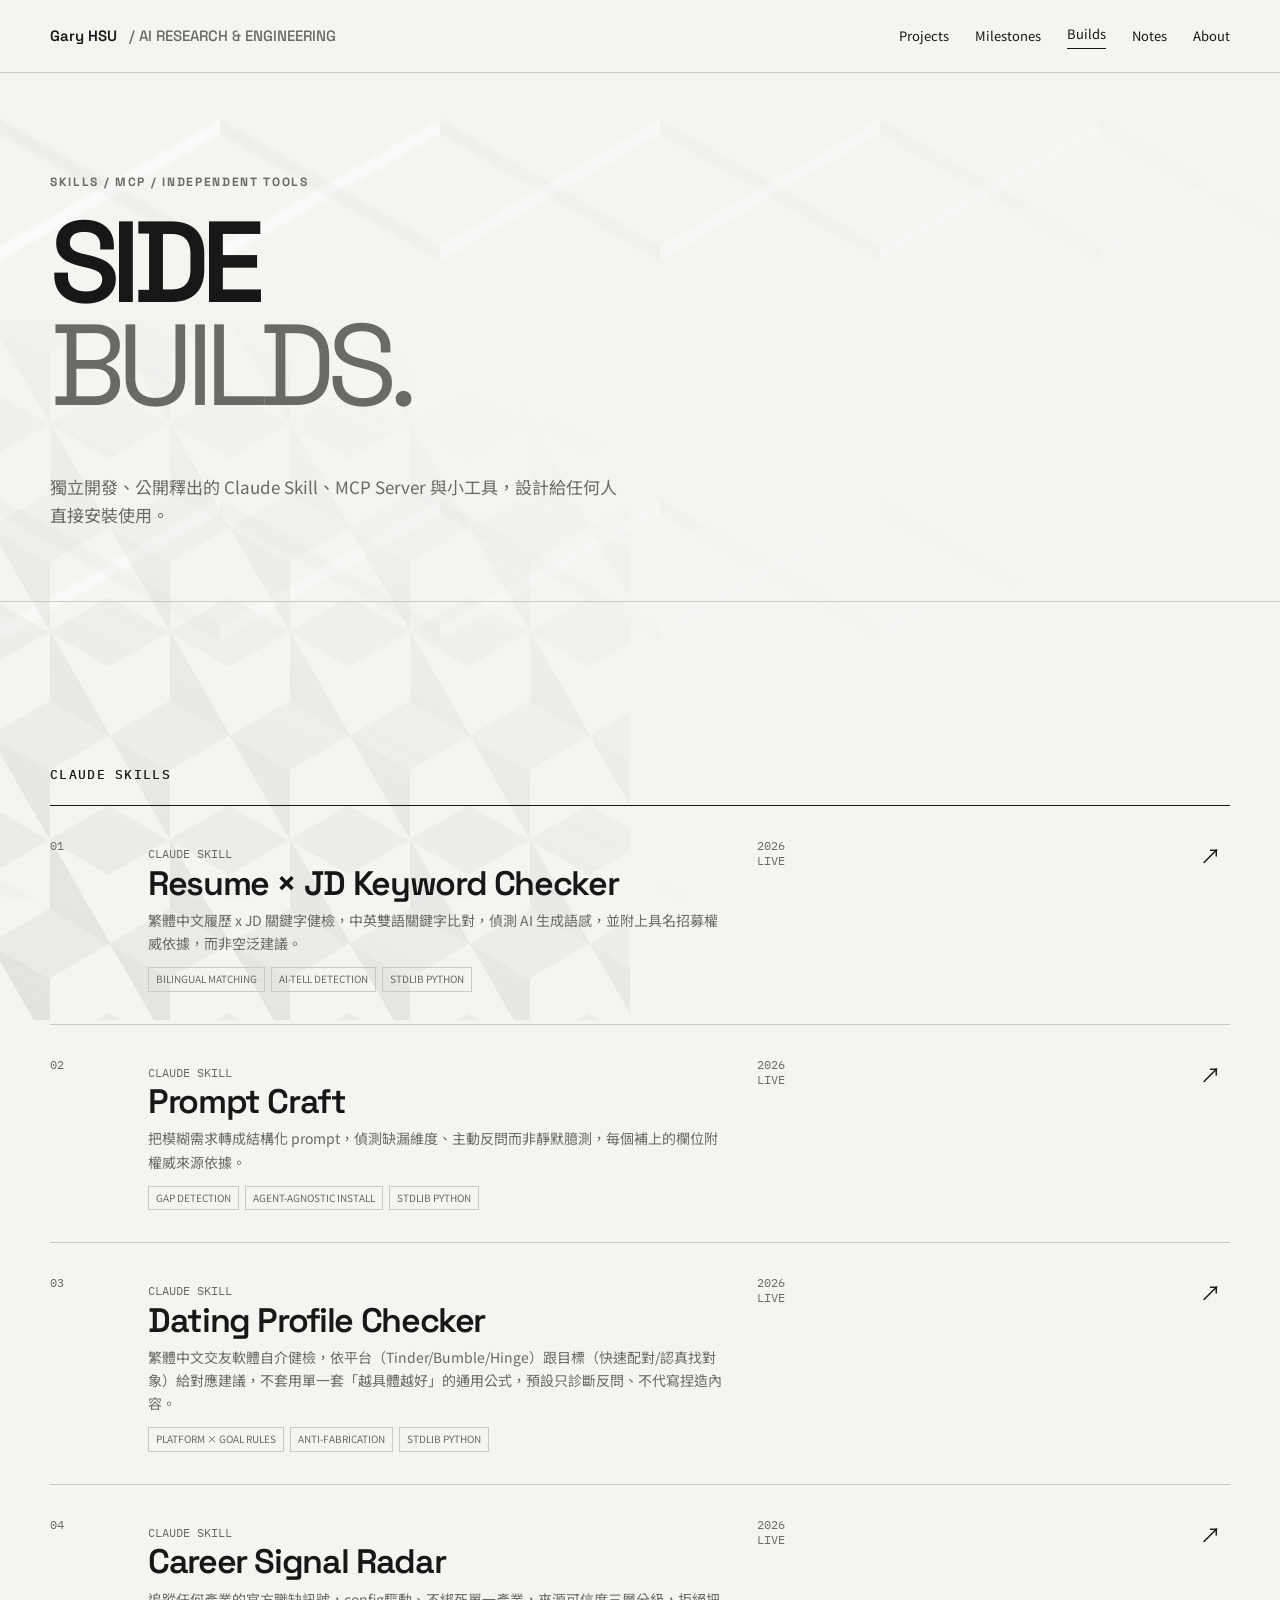
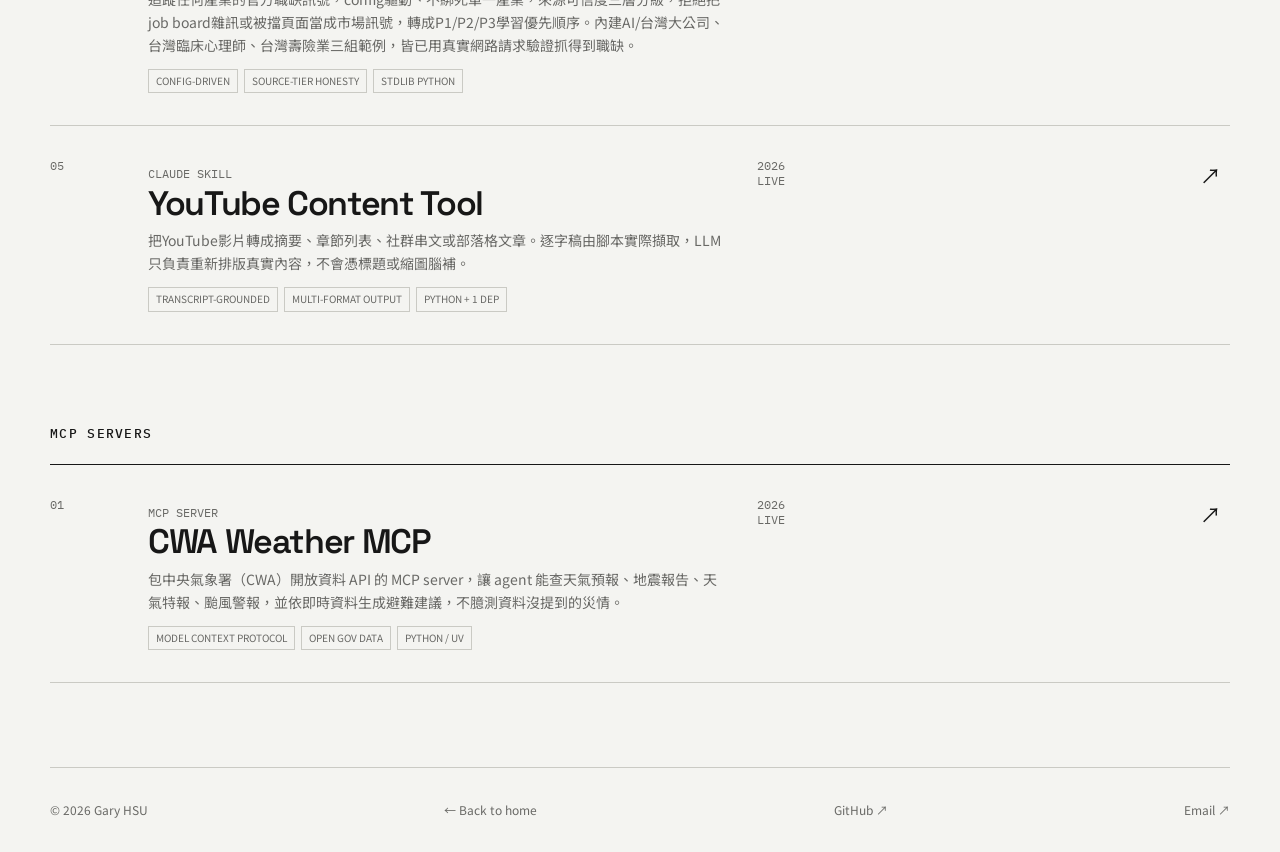
==== commit d25d5de1: "Remove "不是概念展示" from Builds page intro Trailing negation clause read as unnecessary justification." ====
--- a/builds.html
+++ b/builds.html
@@ -10,7 +10,7 @@
 </head>
 <body>
   <header><nav class="shell"><a class="brand" href="index.html">Gary HSU <span>/ AI RESEARCH &amp; ENGINEERING</span></a><div class="links"><a href="projects.html">Projects</a><a href="milestones.html">Milestones</a><a href="builds.html" aria-current="page">Builds</a><a href="notes.html">Notes</a><a class="optional" href="index.html#about">About</a></div></nav></header>
-  <div class="page-head"><div class="shell"><p class="eyebrow">Skills / MCP / Independent tools</p><h1>SIDE<span> BUILDS.</span></h1><div class="intro"><p>獨立開發、公開釋出的 Claude Skill、MCP Server 與小工具，設計給任何人直接安裝使用，不是概念展示。</p><div></div></div></div></div>
+  <div class="page-head"><div class="shell"><p class="eyebrow">Skills / MCP / Independent tools</p><h1>SIDE<span> BUILDS.</span></h1><div class="intro"><p>獨立開發、公開釋出的 Claude Skill、MCP Server 與小工具，設計給任何人直接安裝使用。</p><div></div></div></div></div>
   <main><section><div class="shell">
     <p class="section-label">CLAUDE SKILLS</p>
     <div class="list">
--- a/inner.css
+++ b/inner.css
@@ -1 +1 @@
-:root{--paper:#f4f4f1;--ink:#171717;--muted:#696966;--line:#cacac4;--panel:#e9e9e5;--white:#fafaf8;--max:1180px}*{box-sizing:border-box}html{scroll-behavior:smooth}body{margin:0;background:var(--paper);color:var(--ink);font-family:Inter,"Noto Sans TC","PingFang TC","Microsoft JhengHei",sans-serif;line-height:1.65}body:before{content:"";position:fixed;inset:0;z-index:-2;background:linear-gradient(30deg,transparent 48%,rgba(30,30,30,.035) 49%,rgba(30,30,30,.035) 51%,transparent 52%) 0 0/220px 380px,linear-gradient(150deg,transparent 48%,rgba(255,255,255,.7) 49%,rgba(255,255,255,.7) 51%,transparent 52%) 0 0/220px 380px;mask-image:linear-gradient(135deg,#000,transparent 78%)}body:after{content:"";position:fixed;z-index:-1;left:-70px;bottom:-120px;width:min(58vw,700px);aspect-ratio:1;opacity:.42;background:linear-gradient(30deg,#d8d8d4 12%,transparent 12.5%,transparent 87%,#d8d8d4 87.5%),linear-gradient(150deg,#d8d8d4 12%,transparent 12.5%,transparent 87%,#d8d8d4 87.5%),linear-gradient(30deg,#d8d8d4 12%,transparent 12.5%,transparent 87%,#d8d8d4 87.5%),linear-gradient(150deg,#d8d8d4 12%,transparent 12.5%,transparent 87%,#d8d8d4 87.5%),linear-gradient(60deg,#c8c8c4 25%,transparent 25.5%,transparent 75%,#c8c8c4 75%);background-position:0 0,0 0,60px 104px,60px 104px,0 0;background-size:120px 208px;mask-image:linear-gradient(25deg,#000,rgba(0,0,0,.4) 58%,transparent 88%)}a{color:inherit;text-decoration:none}.shell{width:min(calc(100% - 48px),var(--max));margin:auto}header{position:sticky;top:0;z-index:10;border-bottom:1px solid var(--line);background:rgba(244,244,241,.9);backdrop-filter:blur(14px)}nav{min-height:72px;display:flex;align-items:center;justify-content:space-between;gap:30px}.brand{font-size:15px;font-weight:800}.brand span{margin-left:8px;color:var(--muted);font-weight:500}.links{display:flex;align-items:center;gap:26px;font-size:13px}.links a[aria-current=page]{padding-bottom:4px;border-bottom:1px solid var(--ink)}.page-head{padding:100px 0 72px;border-bottom:1px solid var(--line)}.eyebrow{margin:0 0 18px;color:var(--muted);font-size:12px;font-weight:700;letter-spacing:.14em;text-transform:uppercase}h1{max-width:950px;margin:0;font-size:clamp(55px,9vw,120px);font-weight:600;letter-spacing:-.075em;line-height:.9}h1 span{display:block;color:var(--muted);font-weight:400}.intro{display:grid;grid-template-columns:1fr 1fr;gap:40px;margin-top:55px}.intro p{max-width:620px;margin:0;color:var(--muted);font-size:17px}.filters{display:flex;flex-wrap:wrap;gap:8px;align-self:end;justify-content:flex-end}.filter{padding:7px 12px;border:1px solid var(--line);background:transparent;color:var(--muted);font:inherit;font-size:12px;cursor:pointer}.filter.active{border-color:var(--ink);background:var(--ink);color:var(--white)}main section{padding:84px 0}.list{border-top:1px solid var(--ink)}.row{display:grid;grid-template-columns:70px 1.4fr 1fr 30px;gap:28px;align-items:start;padding:32px 0;border-bottom:1px solid var(--line);transition:padding .2s}.row:hover{padding-left:10px}.num,.meta{color:var(--muted);font:12px monospace}.row h2{margin:0 0 7px;font-size:clamp(22px,3vw,34px);letter-spacing:-.04em;line-height:1.1}.row p{margin:0;color:var(--muted);font-size:14px}.tags{display:flex;flex-wrap:wrap;gap:6px;margin-top:12px}.tag{padding:3px 7px;border:1px solid var(--line);font-size:10px;color:var(--muted)}.arrow{font-size:21px}.year{padding:70px 0 18px;border-bottom:1px solid var(--ink);font:600 clamp(34px,6vw,70px)/1 monospace;letter-spacing:-.06em}.milestone{display:grid;grid-template-columns:160px 1.1fr 1fr;gap:30px;padding:30px 0;border-bottom:1px solid var(--line)}.milestone time,.type{color:var(--muted);font:12px monospace}.milestone h2{margin:0 0 8px;font-size:24px;letter-spacing:-.03em}.milestone p{margin:0;color:var(--muted);font-size:14px}.badge{display:inline-block;margin-top:12px;padding:4px 8px;background:var(--ink);color:var(--white);font-size:10px;letter-spacing:.08em}footer{display:flex;justify-content:space-between;gap:20px;padding:32px 0;border-top:1px solid var(--line);color:var(--muted);font-size:12px}@media(max-width:760px){.shell{width:calc(100% - 32px)}nav{min-height:62px}.brand span,.links .optional{display:none}.page-head{padding:70px 0 50px}.intro{grid-template-columns:1fr}.filters{justify-content:flex-start}.row{grid-template-columns:42px 1fr 20px}.row .meta{grid-column:2}.milestone{grid-template-columns:80px 1fr}.milestone p{grid-column:2}footer{flex-direction:column}}
+:root{--paper:#f4f4f1;--ink:#171717;--muted:#696966;--line:#cacac4;--panel:#e9e9e5;--white:#fafaf8;--max:1180px}*{box-sizing:border-box}html{scroll-behavior:smooth}body{margin:0;background:var(--paper);color:var(--ink);font-family:Inter,"Noto Sans TC","PingFang TC","Microsoft JhengHei",sans-serif;line-height:1.65}body:before{content:"";position:fixed;inset:0;z-index:-2;background:linear-gradient(30deg,transparent 48%,rgba(30,30,30,.035) 49%,rgba(30,30,30,.035) 51%,transparent 52%) 0 0/220px 380px,linear-gradient(150deg,transparent 48%,rgba(255,255,255,.7) 49%,rgba(255,255,255,.7) 51%,transparent 52%) 0 0/220px 380px;mask-image:linear-gradient(135deg,#000,transparent 78%)}body:after{content:"";position:fixed;z-index:-1;left:-70px;bottom:-120px;width:min(58vw,700px);aspect-ratio:1;opacity:.42;background:linear-gradient(30deg,#d8d8d4 12%,transparent 12.5%,transparent 87%,#d8d8d4 87.5%),linear-gradient(150deg,#d8d8d4 12%,transparent 12.5%,transparent 87%,#d8d8d4 87.5%),linear-gradient(30deg,#d8d8d4 12%,transparent 12.5%,transparent 87%,#d8d8d4 87.5%),linear-gradient(150deg,#d8d8d4 12%,transparent 12.5%,transparent 87%,#d8d8d4 87.5%),linear-gradient(60deg,#c8c8c4 25%,transparent 25.5%,transparent 75%,#c8c8c4 75%);background-position:0 0,0 0,60px 104px,60px 104px,0 0;background-size:120px 208px;mask-image:linear-gradient(25deg,#000,rgba(0,0,0,.4) 58%,transparent 88%)}a{color:inherit;text-decoration:none}.shell{width:min(calc(100% - 48px),var(--max));margin:auto}header{position:sticky;top:0;z-index:10;border-bottom:1px solid var(--line);background:rgba(244,244,241,.9);backdrop-filter:blur(14px)}nav{min-height:72px;display:flex;align-items:center;justify-content:space-between;gap:30px}.brand{font-size:15px;font-weight:800}.brand span{margin-left:8px;color:var(--muted);font-weight:500}.links{display:flex;align-items:center;gap:26px;font-size:13px}.links a[aria-current=page]{padding-bottom:4px;border-bottom:1px solid var(--ink)}.page-head{padding:100px 0 72px;border-bottom:1px solid var(--line)}.eyebrow{margin:0 0 18px;color:var(--muted);font-size:12px;font-weight:700;letter-spacing:.14em;text-transform:uppercase}h1{max-width:950px;margin:0;font-size:clamp(55px,9vw,120px);font-weight:600;letter-spacing:-.075em;line-height:.9}h1 span{display:block;color:var(--muted);font-weight:400}.intro{display:grid;grid-template-columns:1fr 1fr;gap:40px;margin-top:55px}.intro p{max-width:620px;margin:0;color:var(--muted);font-size:17px}.filters{display:flex;flex-wrap:wrap;gap:8px;align-self:end;justify-content:flex-end}.filter{padding:7px 12px;border:1px solid var(--line);background:transparent;color:var(--muted);font:inherit;font-size:12px;cursor:pointer}.filter.active{border-color:var(--ink);background:var(--ink);color:var(--white)}main section{padding:84px 0}.list{border-top:1px solid var(--ink)}.row{display:grid;grid-template-columns:70px 1.4fr 1fr 30px;gap:28px;align-items:start;padding:32px 0;border-bottom:1px solid var(--line);transition:padding .2s}.row:hover{padding-left:10px}.num,.meta{color:var(--muted);font:12px monospace}.row h2{margin:0 0 7px;font-size:clamp(22px,3vw,34px);letter-spacing:-.04em;line-height:1.1}.row p{margin:0;color:var(--muted);font-size:14px}.tags{display:flex;flex-wrap:wrap;gap:6px;margin-top:12px}.tag{padding:3px 7px;border:1px solid var(--line);font-size:10px;color:var(--muted)}.arrow{font-size:21px}.year{padding:70px 0 18px;border-bottom:1px solid var(--ink);font:600 clamp(34px,6vw,70px)/1 monospace;letter-spacing:-.06em}.milestone{display:grid;grid-template-columns:160px 1.1fr 1fr;gap:30px;padding:30px 0;border-bottom:1px solid var(--line)}.milestone time,.type{color:var(--muted);font:12px monospace}.milestone h2{margin:0 0 8px;font-size:24px;letter-spacing:-.03em}.milestone p{margin:0;color:var(--muted);font-size:14px}.badge{display:inline-block;margin-top:12px;padding:4px 8px;background:var(--ink);color:var(--white);font-size:10px;letter-spacing:.08em}footer{display:flex;justify-content:space-between;gap:20px;padding:32px 0;border-top:1px solid var(--line);color:var(--muted);font-size:12px}@media(max-width:760px){.shell{width:calc(100% - 32px)}nav{min-height:62px}.brand span,.links .optional{display:none}.links{gap:14px}.page-head{padding:70px 0 50px}.intro{grid-template-columns:1fr}.filters{justify-content:flex-start}.row{grid-template-columns:42px 1fr 20px}.row .meta{grid-column:2}.milestone{grid-template-columns:80px 1fr}.milestone p{grid-column:2}footer{flex-direction:column}}
--- a/content.css
+++ b/content.css
@@ -2,6 +2,26 @@
 .summary-card { padding:22px; border:1px solid var(--line); background:rgba(250,250,248,.45); }
 .summary-card strong { display:block; font:500 30px/1 "Space Grotesk",sans-serif; }
 .summary-card span { color:var(--muted); font-size:12px; }
+.search-head { display:flex; align-items:center; justify-content:space-between; }
+.search-head .section-label { margin-bottom:0; }
+.view-toggle { display:flex; gap:4px; }
+.view-toggle button { width:32px; height:32px; border:1px solid var(--line); background:transparent; color:var(--muted); font-size:15px; line-height:1; cursor:pointer; }
+.view-toggle button.active { border-color:var(--ink); color:var(--ink); background:var(--panel); }
+.search-box { margin:0 0 -8px; }
+.search-box input { width:100%; padding:14px 16px; border:1px solid var(--line); border-radius:0; background:transparent; font:14px "Noto Sans TC",sans-serif; color:var(--ink); -webkit-appearance:none; appearance:none; }
+.search-box input:focus { outline:none; border-color:var(--ink); }
+.search-box input::placeholder { color:var(--muted); }
+.search-hint { margin:14px 0 0; color:var(--muted); font-size:12px; }
+.search-hint button { padding:0; border:none; background:none; font:inherit; color:var(--muted); cursor:pointer; }
+.search-hint button:hover, .search-hint button.active { color:var(--ink); text-decoration:underline; }
+body.grid-view .list { display:grid; grid-template-columns:repeat(auto-fill,minmax(260px,1fr)); gap:18px; border-top:none; }
+body.grid-view .row { position:relative; display:flex; flex-direction:column; gap:8px; padding:20px; border:1px solid var(--line); }
+body.grid-view .row:hover { padding-left:20px; border-color:var(--ink); }
+body.grid-view .row .meta { display:none; }
+body.grid-view .row .arrow { position:absolute; top:16px; right:16px; font-size:16px; }
+body.grid-view .row h2 { font-size:18px; }
+body.grid-view .row p { font-size:13px; }
+@media(max-width:760px){ body.grid-view .list { grid-template-columns:1fr; } }
 .project-entry { display:grid; grid-template-columns:80px 1fr; gap:28px; padding:52px 0; border-bottom:1px solid var(--line); }
 .project-entry:first-child { border-top:1px solid var(--ink); }
 .project-content h2 { margin:0 0 10px; font:600 clamp(25px,3vw,38px)/1.15 "Space Grotesk","Noto Sans TC",sans-serif; letter-spacing:-.04em; }
